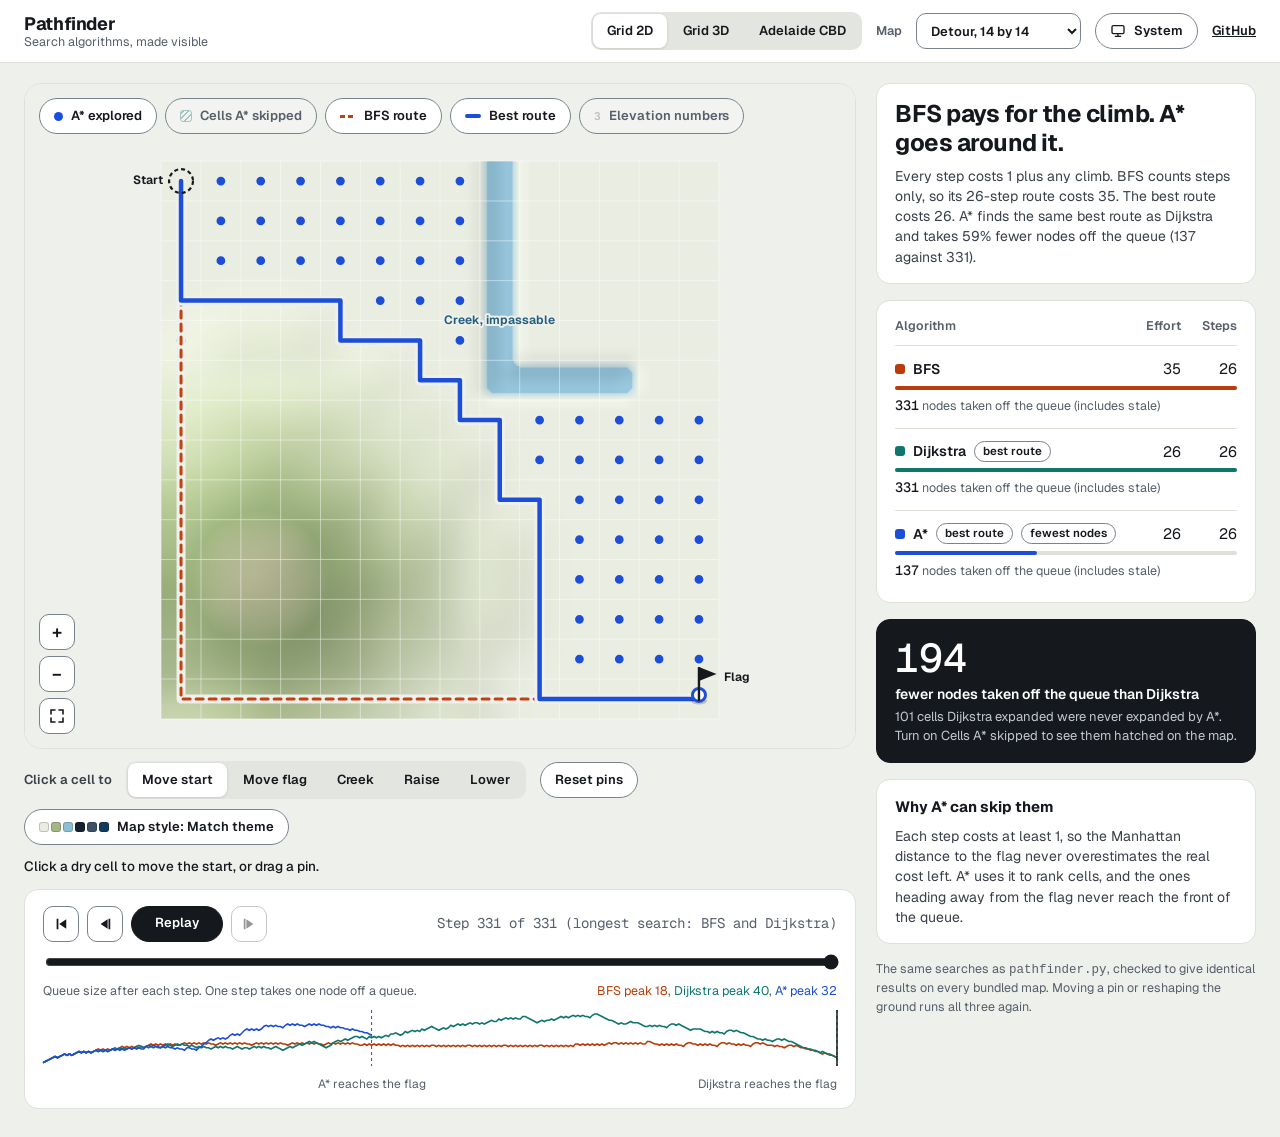
==== docs/index.html @ 8fe58da3 "Add Grid 3D: the same run on a lit terrain model - docs/grid3d.js draws the terrain as a lit heightf" ====
<!doctype html>
<html lang="en">
  <head>
    <meta charset="utf-8" />
    <meta name="viewport" content="width=device-width, initial-scale=1" />
    <title>Pathfinder: BFS, Dijkstra and A* on hilly ground</title>
    <meta
      name="description"
      content="Watch BFS, Dijkstra and A* search hilly ground for the lowest-effort route, with every number from a real run."
    />
    <script src="shared/theme.js?v=19"></script>
    <link rel="preconnect" href="https://fonts.googleapis.com" />
    <link rel="preconnect" href="https://fonts.gstatic.com" crossorigin />
    <link
      rel="stylesheet"
      href="https://fonts.googleapis.com/css2?family=Geist:wght@400;500;600;700&family=Geist+Mono:wght@400;500&display=swap"
    />
    <link rel="stylesheet" href="shared/theme.css?v=19" />
    <link rel="stylesheet" href="styles.css?v=19" />
  </head>
  <body>
    <header class="top">
      <a class="brand" href="./"><b>Pathfinder</b><span>Search algorithms, made visible</span></a>
      <div class="top-controls scroll-x">
        <nav class="seg" aria-label="View">
          <button type="button" data-view="2d" aria-pressed="true">Grid 2D</button>
          <button type="button" data-view="3d" aria-pressed="false">Grid 3D</button>
          <a href="adelaide/">Adelaide CBD</a>
        </nav>
        <label class="top-label" for="map">Map</label>
        <select id="map"></select>
        <button type="button" class="btn theme-btn" data-theme-toggle aria-label="Theme: System" title="Cycle the theme: System, Light, Dark">
          <svg class="i-system" viewBox="0 0 24 24" fill="none" stroke="currentColor" stroke-width="2" stroke-linecap="round" stroke-linejoin="round" aria-hidden="true"><rect x="3" y="4" width="18" height="12" rx="2" /><path d="M8 20h8M12 16v4" /></svg>
          <svg class="i-moon" viewBox="0 0 24 24" fill="none" stroke="currentColor" stroke-width="2" stroke-linecap="round" stroke-linejoin="round" aria-hidden="true"><path d="M20 14.5A8 8 0 0 1 9.5 4a8 8 0 1 0 10.5 10.5z" /></svg>
          <svg class="i-sun" viewBox="0 0 24 24" fill="none" stroke="currentColor" stroke-width="2" stroke-linecap="round" aria-hidden="true"><circle cx="12" cy="12" r="4" /><path d="M12 2v2M12 20v2M4.9 4.9l1.4 1.4M17.7 17.7l1.4 1.4M2 12h2M20 12h2M4.9 19.1l1.4-1.4M17.7 6.3l1.4-1.4" /></svg>
          <span data-theme-name>System</span>
        </button>
        <a class="gh" href="https://github.com/Agrim1305/Pathfinder">GitHub</a>
      </div>
    </header>

    <div class="body">
      <main class="stage" aria-label="Grid map">
        <div class="map" id="mapbox">
          <canvas
            id="cv"
            tabindex="0"
            role="img"
            aria-label="Map of the board: hills, the creek, the start and the flag, with what A* explored and both routes drawn on top. In Grid 3D, drag to turn it. Arrow keys move the map and the ring at its centre, Enter uses the selected tool on that cell, plus and minus zoom."
          ></canvas>
          <div class="overlay-top">
            <div class="chips scroll-x" role="group" aria-label="Map layers">
              <button type="button" class="chip" data-layer="explored" aria-pressed="true"><i class="sw sw-dot"></i>A* explored</button>
              <button type="button" class="chip" data-layer="skipped" aria-pressed="false"><i class="sw sw-hatch"></i>Cells A* skipped</button>
              <button type="button" class="chip" data-layer="bfs" aria-pressed="true"><i class="sw sw-dash"></i>BFS route</button>
              <button type="button" class="chip" data-layer="best" aria-pressed="true"><i class="sw sw-line"></i>Best route</button>
              <button type="button" class="chip" data-layer="numbers" aria-pressed="false"><i class="sw sw-num" aria-hidden="true">3</i>Elevation numbers</button>
            </div>
          </div>
          <div class="overlay-zoom">
            <button type="button" class="btn sq" id="zin" aria-label="Zoom in">+</button>
            <button type="button" class="btn sq" id="zout" aria-label="Zoom out">&#8722;</button>
            <button type="button" class="btn sq" id="fit" aria-label="Fit the board in view">
              <svg width="16" height="16" viewBox="0 0 16 16" aria-hidden="true" fill="none" stroke="currentColor" stroke-width="1.6" stroke-linecap="round"><path d="M2 6V2h4M10 2h4v4M14 10v4h-4M6 14H2v-4" /></svg>
            </button>
          </div>
          <div class="tip" id="tip" role="status" hidden></div>
        </div>

        <div class="tools">
          <span class="tools-label" id="tools-label">Click a cell to</span>
          <div class="seg tool-seg scroll-x" role="group" aria-labelledby="tools-label">
            <button type="button" data-tool="start" aria-pressed="true">Move start</button>
            <button type="button" data-tool="end" aria-pressed="false">Move flag</button>
            <button type="button" data-tool="creek" aria-pressed="false">Creek</button>
            <button type="button" data-tool="raise" aria-pressed="false">Raise</button>
            <button type="button" data-tool="lower" aria-pressed="false">Lower</button>
          </div>
          <button type="button" class="btn" id="resetPins">Reset pins</button>
          <button type="button" class="btn" id="resetMap" hidden>Reset map</button>
          <div class="style-pick">
            <button type="button" class="btn" id="styleBtn" aria-expanded="false" aria-controls="styleMenu">
              <span class="sws" id="styleSw" aria-hidden="true"></span><span id="styleName">Map style</span>
            </button>
            <div class="style-menu" id="styleMenu" role="group" aria-label="Map style" hidden></div>
          </div>
        </div>
        <p class="hint" id="hint" aria-live="polite"></p>

        <section class="card timeline" aria-label="Timeline">
          <div class="tl-row">
            <div class="tl-buttons">
              <button type="button" class="btn sq" id="toStart" aria-label="Back to the start">
                <svg width="14" height="14" viewBox="0 0 16 16" aria-hidden="true" fill="currentColor"><path d="M3 2h2v12H3zM14 2.5v11L6 8z" /></svg>
              </button>
              <button type="button" class="btn sq" id="prev" aria-label="Previous step">
                <svg width="14" height="14" viewBox="0 0 16 16" aria-hidden="true" fill="currentColor"><path d="M11 2.5v11L3 8zM12 2h2v12h-2z" /></svg>
              </button>
              <button type="button" class="btn primary" id="play">Replay</button>
              <button type="button" class="btn sq" id="next" aria-label="Next step">
                <svg width="14" height="14" viewBox="0 0 16 16" aria-hidden="true" fill="currentColor"><path d="M5 2.5v11L13 8zM2 2h2v12H2z" /></svg>
              </button>
            </div>
            <span class="mono dim" id="stepLabel"></span>
          </div>
          <input type="range" id="scrub" min="0" max="1" step="1" value="0" aria-label="Search step" />
          <div class="spark-head">
            <span>Queue size after each step. One step takes one node off a queue.</span>
            <span id="peaks" class="peaks"></span>
          </div>
          <svg id="spark" class="spark" viewBox="0 0 600 56" preserveAspectRatio="none" aria-hidden="true"></svg>
          <div class="spark-flags" id="flags" aria-hidden="true"></div>
        </section>
      </main>

      <aside class="side" aria-label="Results">
        <section class="card">
          <h1 id="headline">Finding routes…</h1>
          <p id="summary"></p>
        </section>
        <section class="card results" id="results" aria-label="Results for each algorithm"></section>
        <section class="card callout" id="callout" aria-live="polite"></section>
        <section class="card">
          <h2>Why A* can skip them</h2>
          <p>
            Each step costs at least 1, so the Manhattan distance to the flag never overestimates the real cost
            left. A* uses it to rank cells, and the ones heading away from the flag never reach the front of the
            queue.
          </p>
        </section>
        <p class="foot">
          The same searches as <code>pathfinder.py</code>, checked to give identical results on every bundled map.
          Moving a pin or reshaping the ground runs all three again.
        </p>
      </aside>
    </div>

    <script src="pathfinder.js?v=19"></script>
    <script src="maps.js?v=19"></script>
    <script src="terrain.js?v=19"></script>
    <script src="runs.js?v=19"></script>
    <script src="shared/view.js?v=19"></script>
    <script src="shared/labels.js?v=19"></script>
    <script src="shared/scroll.js?v=19"></script>
    <script src="board.js?v=19"></script>
    <script src="grid3d.js?v=19"></script>
    <script src="app.js?v=19"></script>
  </body>
</html>
---- docs/shared/theme.css ----
/*
 * Shared colour tokens and header for the grid page and the Adelaide page.
 * Light values sit on :root; dark values apply when theme.js sets
 * data-theme="dark" on <html> (it follows the system unless you choose).
 * tests/test_contrast.js checks these pairs against WCAG AA.
 */
:root {
  --bg: #eef0ec;
  --surface: #ffffff;
  --seg-bg: #e3e6e0;
  --seg-on: #ffffff;
  --chip-off: #f3f4f1;
  --ink: #15181d;
  --ink-2: #3a4049;
  --dim: #565f6a;
  --line: #dde1da;
  --edge: #7a828c;
  --primary-bg: #15181d;
  --primary-ink: #ffffff;
  --astar: #1d4ed8;
  --bfs: #b93c0a;
  --dijkstra: #0f766e;
  --focus: #1d4ed8;
  --tip-bg: #15181d;
  --tip-ink: #ffffff;
  --callout-bg: #15181d;
  --callout-ink: #ffffff;
  --callout-dim: #c3c9d1;
  --shadow: 0 1px 3px rgba(21, 24, 29, 0.14);
  --font: "Geist", -apple-system, system-ui, sans-serif;
  --mono: "Geist Mono", ui-monospace, "SFMono-Regular", Menlo, monospace;
  color-scheme: light;
}
:root[data-theme="dark"] {
  --bg: #0e141a;
  --surface: #161d25;
  --seg-bg: #0e141a;
  --seg-on: #2b3642;
  --chip-off: #1b232c;
  --ink: #e8eef4;
  --ink-2: #c3ccd6;
  --dim: #9aa6b4;
  --line: #26303b;
  --edge: #6b7784;
  --primary-bg: #e8eef4;
  --primary-ink: #0e141a;
  --astar: #60a5fa;
  --bfs: #fb923c;
  --dijkstra: #2dd4bf;
  --focus: #60a5fa;
  --tip-bg: #e8eef4;
  --tip-ink: #0e141a;
  --callout-bg: #22303d;
  --callout-ink: #e8eef4;
  --callout-dim: #b4c0cc;
  --shadow: 0 1px 3px rgba(0, 0, 0, 0.5);
  color-scheme: dark;
}

/* Theme switches fade for 300 ms; theme.js skips this under reduced motion. */
html.theme-fade,
html.theme-fade *,
html.theme-fade *::before,
html.theme-fade *::after {
  transition:
    background-color 300ms ease,
    color 300ms ease,
    border-color 300ms ease,
    fill 300ms ease,
    stroke 300ms ease !important;
}

* {
  box-sizing: border-box;
}
[hidden] {
  display: none !important;
}
body {
  margin: 0;
  background: var(--bg);
  color: var(--ink);
  font: 14px/1.45 var(--font);
}
a {
  color: var(--ink);
}
button,
select,
input {
  font: inherit;
  color: var(--ink);
}
button {
  cursor: pointer;
}
:focus-visible {
  outline: 3px solid var(--focus);
  outline-offset: 2px;
}
.mono {
  font-family: var(--mono);
  font-variant-numeric: tabular-nums;
}
.dim {
  color: var(--dim);
}
.visually-hidden {
  position: absolute;
  width: 1px;
  height: 1px;
  overflow: hidden;
  clip: rect(0 0 0 0);
  white-space: nowrap;
}

/* Rows that scroll sideways (see scroll.js) fade out on the edge with more. */
.scroll-x {
  --fade-l: 0px;
  --fade-r: 0px;
  -webkit-mask-image: linear-gradient(90deg, transparent 0, #000 var(--fade-l), #000 calc(100% - var(--fade-r)), transparent 100%);
  mask-image: linear-gradient(90deg, transparent 0, #000 var(--fade-l), #000 calc(100% - var(--fade-r)), transparent 100%);
  scrollbar-width: none;
}
.scroll-x::-webkit-scrollbar {
  display: none;
}
.scroll-x[data-more~="left"] {
  --fade-l: 32px;
}
.scroll-x[data-more~="right"] {
  --fade-r: 32px;
}

/* ---------- shared header ---------- */
.top {
  display: flex;
  align-items: center;
  justify-content: space-between;
  flex-wrap: wrap;
  gap: 10px 20px;
  padding: 12px 24px;
  background: var(--surface);
  border-bottom: 1px solid var(--line);
}
.brand {
  display: flex;
  flex-direction: column;
  line-height: 1.2;
  text-decoration: none;
}
.brand b {
  font-size: 18px;
  font-weight: 700;
  letter-spacing: -0.02em;
}
.brand span {
  font-size: 12.5px;
  color: var(--dim);
}
.top-controls {
  display: flex;
  align-items: center;
  gap: 10px 14px;
  flex-wrap: wrap;
  min-width: 0;
}
.top-label {
  font-size: 12.5px;
  font-weight: 600;
  color: var(--dim);
}
.top select {
  min-height: 36px;
  padding: 0 10px;
  border-radius: 10px;
  border: 1px solid var(--edge);
  background: var(--surface);
  font-size: 13px;
  font-weight: 600;
}

/* Segmented control: a row of buttons or links, one of them current. */
.seg {
  display: inline-grid;
  grid-auto-flow: column;
  gap: 2px;
  padding: 2px;
  background: var(--seg-bg);
  border-radius: 10px;
}
.seg > * {
  display: flex;
  align-items: center;
  justify-content: center;
  gap: 6px;
  min-height: 34px;
  padding: 7px 14px;
  border: 0;
  border-radius: 8px;
  background: transparent;
  color: var(--ink);
  font-size: 13px;
  font-weight: 600;
  text-decoration: none;
  white-space: nowrap;
}
.seg > [aria-current="page"],
.seg > [aria-pressed="true"] {
  background: var(--seg-on);
  box-shadow: var(--shadow);
}

.icon-btn {
  display: inline-grid;
  place-items: center;
  width: 36px;
  height: 36px;
  border-radius: 10px;
  border: 1px solid var(--edge);
  background: var(--surface);
}
.icon-btn svg {
  width: 18px;
  height: 18px;
}
/* The theme button shows the current choice: System, Light or Dark. */
.theme-btn {
  padding: 7px 12px;
  border-radius: 10px;
}
.theme-btn svg {
  width: 16px;
  height: 16px;
  flex: none;
}
:root:not([data-theme-choice="system"]) .i-system,
:root:not([data-theme-choice="light"]) .i-sun,
:root:not([data-theme-choice="dark"]) .i-moon {
  display: none;
}
.gh {
  font-size: 13px;
  font-weight: 600;
}

/* Toggle pills for map layers: a filled swatch when on, hollow when off. */
.chip {
  display: inline-flex;
  flex: none;
  align-items: center;
  gap: 8px;
  min-height: 36px;
  padding: 0 14px;
  border-radius: 999px;
  border: 1px solid var(--edge);
  background: var(--chip-off);
  color: var(--dim);
  font-size: 13px;
  font-weight: 600;
  white-space: nowrap;
}
.chip[aria-pressed="true"] {
  background: var(--surface);
  color: var(--ink);
}
.chip .sw {
  flex: none;
  display: inline-block;
}
.chip[aria-pressed="false"] .sw {
  opacity: 0.35;
}

.btn {
  display: inline-flex;
  align-items: center;
  justify-content: center;
  gap: 8px;
  min-height: 36px;
  padding: 0 14px;
  border-radius: 999px;
  border: 1px solid var(--edge);
  background: var(--surface);
  font-size: 13px;
  font-weight: 600;
}
.btn.primary {
  border-color: var(--primary-bg);
  background: var(--primary-bg);
  color: var(--primary-ink);
}
.btn.sq {
  width: 36px;
  padding: 0;
  border-radius: 10px;
}
.btn:disabled {
  opacity: 0.45;
  cursor: default;
}

.card {
  background: var(--surface);
  border: 1px solid var(--line);
  border-radius: 14px;
  padding: 16px 18px;
  display: flex;
  flex-direction: column;
  gap: 8px;
}
.card h2 {
  margin: 0;
  font-size: 15px;
  font-weight: 700;
}
.card p {
  margin: 0;
  color: var(--ink-2);
}

@media (max-width: 700px) {
  .top {
    padding: 10px 16px;
  }
  .top-controls {
    width: 100%;
    flex-wrap: nowrap;
    overflow-x: auto;
    padding-bottom: 2px;
  }
  .top-controls > * {
    flex: none;
  }
}
@media (prefers-reduced-motion: no-preference) {
  button {
    transition: transform 100ms ease-out;
  }
  button:active {
    transform: scale(0.97);
  }
}
---- docs/styles.css ----
/* Grid page. Colours, the header, buttons and cards come from shared/theme.css. */
.body {
  display: grid;
  grid-template-columns: minmax(0, 1fr) 380px;
  gap: 20px;
  align-items: start;
  max-width: 1480px;
  margin: 0 auto;
  padding: 20px 24px 28px;
}
.stage {
  min-width: 0;
  display: flex;
  flex-direction: column;
  gap: 12px;
}
.side {
  min-width: 0;
  display: flex;
  flex-direction: column;
  gap: 16px;
}

/* ---------- map ---------- */
.map {
  position: relative;
  min-width: 0;
  overflow: hidden;
  border-radius: 18px;
  border: 1px solid var(--line);
  background: var(--surface);
  /* layer swatches follow the map style; app.js sets these */
  --ov-astar: #1d4ed8;
  --ov-bfs: #c2410c;
  --ov-best: #1d4ed8;
  --ov-skipped: #0f766e;
}
/* On a dark map style the controls on the map switch to light text. */
.map.dark-map {
  --surface: #161d25;
  --chip-off: #1b232c;
  --ink: #e8eef4;
  --dim: #9aa6b4;
  --edge: #6b7784;
  --tip-bg: #e8eef4;
  --tip-ink: #0e141a;
  color: var(--ink);
}
.map canvas {
  display: block;
  width: 100%;
  touch-action: none;
  cursor: grab;
}
.map canvas:active {
  cursor: grabbing;
}
.map canvas:focus-visible {
  outline-offset: -3px;
}
.overlay-top {
  position: absolute;
  left: 14px;
  right: 14px;
  top: 14px;
  pointer-events: none;
}
.chips {
  display: flex;
  flex-wrap: wrap;
  gap: 8px;
}
.chips > * {
  pointer-events: auto;
}
.sw-dot {
  width: 9px;
  height: 9px;
  border-radius: 50%;
  background: var(--ov-astar);
}
.sw-hatch {
  width: 12px;
  height: 12px;
  border-radius: 3px;
  border: 1px solid var(--ov-skipped);
  background: repeating-linear-gradient(-45deg, var(--ov-skipped) 0 1.2px, transparent 1.2px 4px);
}
.sw-dash {
  width: 16px;
  height: 3px;
  background: repeating-linear-gradient(90deg, var(--ov-bfs) 0 5px, transparent 5px 8px);
}
.sw-line {
  width: 16px;
  height: 4px;
  border-radius: 2px;
  background: var(--ov-best);
}
.sw-num {
  font: 600 11px/1 var(--mono);
  font-style: normal;
}
.overlay-zoom {
  position: absolute;
  left: 14px;
  bottom: 14px;
  display: flex;
  flex-direction: column;
  gap: 6px;
}
.overlay-zoom .btn {
  font-size: 18px;
  line-height: 1;
}
.tip {
  position: absolute;
  left: 0;
  top: 0;
  display: flex;
  flex-direction: column;
  gap: 2px;
  max-width: 260px;
  padding: 8px 12px;
  border-radius: 10px;
  background: var(--tip-bg);
  color: var(--tip-ink);
  font-size: 12.5px;
  pointer-events: none;
}
.tip b {
  font-weight: 600;
}

/* ---------- tools and hint ---------- */
.tools {
  display: flex;
  flex-wrap: wrap;
  align-items: center;
  gap: 10px 14px;
}
.tools-label {
  font-size: 13px;
  font-weight: 600;
  color: var(--ink-2);
}
.hint {
  margin: 0;
  min-height: 1.45em;
  font-size: 13.5px;
  font-weight: 500;
}

/* ---------- timeline ---------- */
.timeline {
  gap: 10px;
}
.tl-row {
  display: flex;
  align-items: center;
  justify-content: space-between;
  flex-wrap: wrap;
  gap: 8px 16px;
}
.tl-buttons {
  display: flex;
  gap: 8px;
}
.tl-buttons .primary {
  min-width: 92px;
}
#scrub {
  width: 100%;
  accent-color: var(--ink);
}
.spark-head {
  display: flex;
  justify-content: space-between;
  flex-wrap: wrap;
  gap: 4px 12px;
  font-size: 12.5px;
  color: var(--dim);
}
.peaks .astar {
  color: var(--astar);
}
.peaks .ucs {
  color: var(--dijkstra);
}
.peaks .bfs {
  color: var(--bfs);
}
.spark {
  display: block;
  width: 100%;
  height: 56px;
  overflow: visible;
}
.spark polyline {
  fill: none;
  stroke-width: 1.6;
  vector-effect: non-scaling-stroke;
}
.spark .bfs {
  stroke: var(--bfs);
}
.spark .ucs {
  stroke: var(--dijkstra);
}
.spark .astar {
  stroke: var(--astar);
}
.spark .flag {
  stroke-width: 1;
  stroke-dasharray: 3 3;
  vector-effect: non-scaling-stroke;
}
.spark #cursor {
  stroke: var(--ink);
  stroke-width: 1.5;
  vector-effect: non-scaling-stroke;
}
.spark-flags {
  position: relative;
  height: 1.4em;
  font-size: 12px;
  color: var(--dim);
}
.spark-flags span {
  position: absolute;
  top: 0;
  transform: translateX(-50%);
  white-space: nowrap;
}
.spark-flags span:last-child {
  transform: translateX(-100%);
}

/* ---------- side ---------- */
.side h1 {
  margin: 0;
  font-size: 24px;
  font-weight: 700;
  letter-spacing: -0.02em;
  line-height: 1.2;
}
.results {
  gap: 0;
  padding: 10px 18px;
}
.res-head {
  display: grid;
  grid-template-columns: minmax(0, 1fr) 56px 48px;
  gap: 8px;
  padding: 6px 0 10px;
  font-size: 12.5px;
  font-weight: 600;
  color: var(--dim);
}
.res-head span + span {
  text-align: right;
}
.res-row {
  display: grid;
  grid-template-columns: minmax(0, 1fr) 56px 48px;
  gap: 6px 8px;
  align-items: center;
  padding: 12px 0;
  border-top: 1px solid var(--line);
}
.res-row > span.mono {
  text-align: right;
  font-size: 15px;
}
.nm {
  display: flex;
  flex-wrap: wrap;
  align-items: center;
  gap: 6px 8px;
  font-weight: 600;
}
.k {
  width: 10px;
  height: 10px;
  border-radius: 3px;
  display: inline-block;
}
.k.bfs,
.bar .bfs {
  background: var(--bfs);
}
.k.ucs,
.bar .ucs {
  background: var(--dijkstra);
}
.k.astar,
.bar .astar {
  background: var(--astar);
}
.badge {
  padding: 1px 8px;
  border-radius: 999px;
  border: 1px solid var(--edge);
  font-size: 11.5px;
  font-weight: 600;
}
.bar {
  grid-column: 1 / -1;
  height: 4px;
  border-radius: 2px;
  background: var(--line);
}
.bar i {
  display: block;
  height: 100%;
  border-radius: 2px;
}
.nodes {
  grid-column: 1 / -1;
  font-size: 12.5px;
  color: var(--dim);
}
.nodes b {
  font-weight: 500;
  font-size: 13.5px;
  color: var(--ink);
}
.callout {
  background: var(--callout-bg);
  border-color: var(--callout-bg);
  gap: 4px;
}
.callout[hidden] {
  display: none;
}
.callout p {
  color: var(--callout-dim);
}
.callout .big {
  font-size: 40px;
  font-weight: 500;
  line-height: 1.1;
  color: var(--callout-ink);
}
.callout .lead {
  font-weight: 600;
  color: var(--callout-ink);
}
.callout .sub {
  font-size: 13px;
}
.foot {
  margin: 0;
  font-size: 12.5px;
  color: var(--dim);
}

/* ---------- narrow screens ---------- */
@media (max-width: 960px) {
  .body {
    grid-template-columns: minmax(0, 1fr);
    padding: 12px;
  }
}
@media (max-width: 700px) {
  .chips {
    flex-wrap: nowrap;
    overflow-x: auto;
  }
  .overlay-top {
    right: 0;
  }
  .tool-seg {
    display: grid;
    max-width: 100%;
    overflow-x: auto;
  }
  .map canvas {
    cursor: default;
  }
  /* pinch and the + and - keys zoom here; the buttons would cover the board */
  .overlay-zoom {
    display: none;
  }
}

/* ---------- map style picker ---------- */
.style-pick {
  position: relative;
}
.sws {
  display: inline-flex;
  gap: 2px;
}
.sws i {
  display: block;
  width: 10px;
  height: 10px;
  border-radius: 3px;
  box-shadow: inset 0 0 0 1px rgba(0, 0, 0, 0.18);
}
.style-menu {
  position: absolute;
  z-index: 5;
  right: 0;
  top: calc(100% + 6px);
  width: min(320px, calc(100vw - 32px));
  display: flex;
  flex-direction: column;
  gap: 2px;
  padding: 6px;
  border-radius: 12px;
  border: 1px solid var(--edge);
  background: var(--surface);
  box-shadow: 0 8px 24px rgba(0, 0, 0, 0.18);
}
.style-menu button {
  display: grid;
  grid-template-columns: auto 1fr;
  gap: 2px 10px;
  align-items: center;
  padding: 8px 10px;
  border: 0;
  border-radius: 8px;
  background: transparent;
  text-align: left;
}
.style-menu button .sws {
  grid-row: span 2;
}
.style-menu button .dim {
  font-size: 12.5px;
}
.style-menu button[aria-pressed="true"] {
  background: var(--seg-bg);
}
@media (max-width: 700px) {
  .style-menu {
    right: auto;
    left: 0;
  }
}
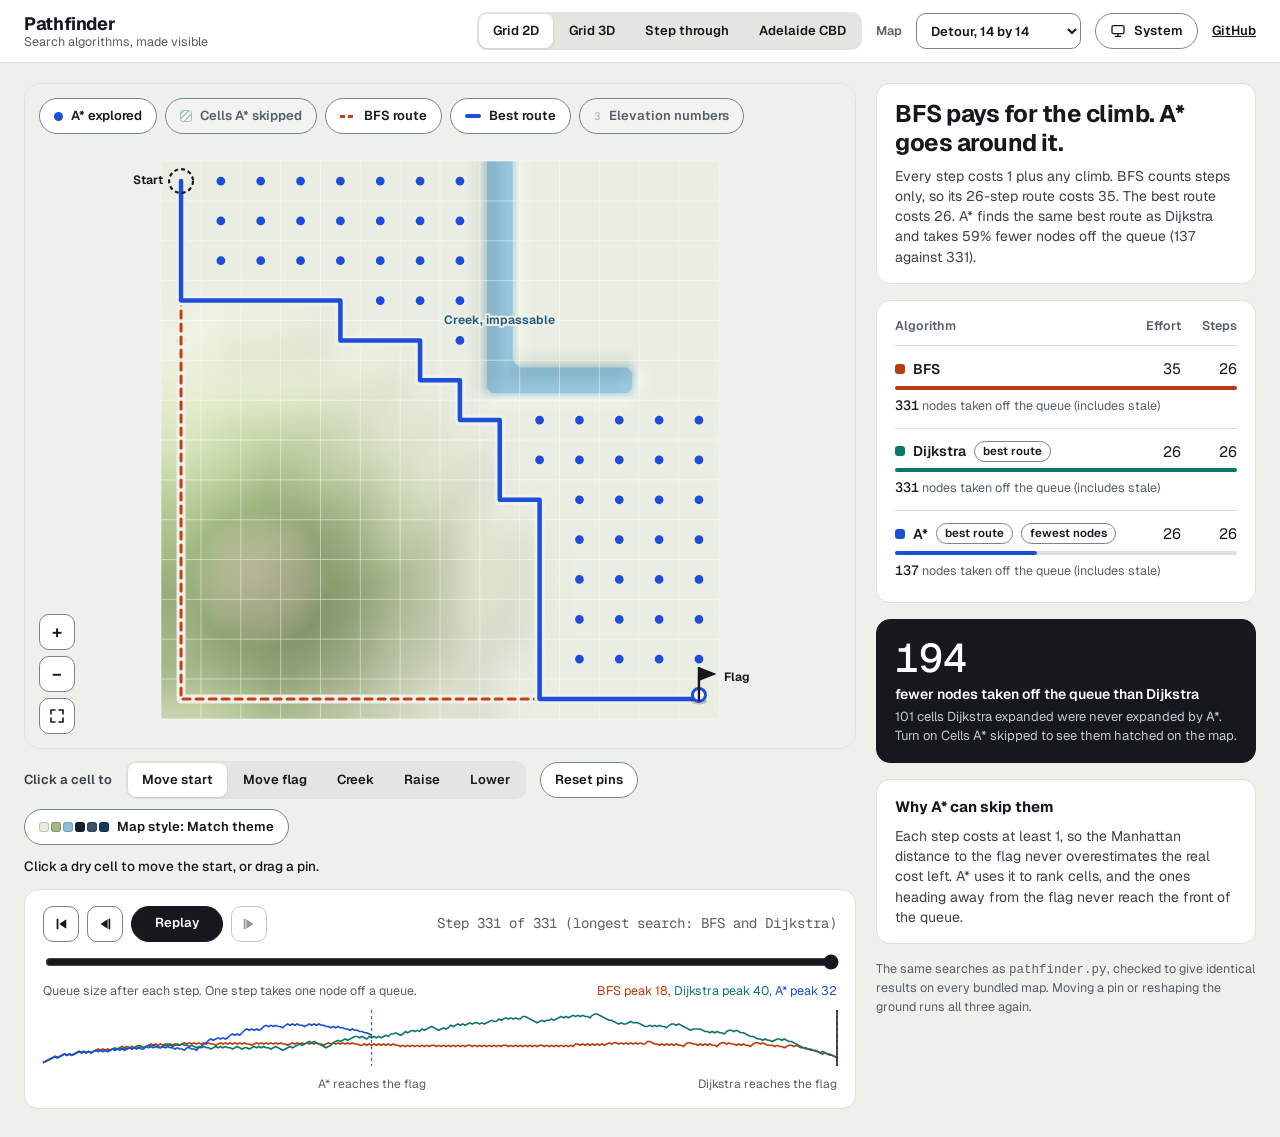
==== commit 644666a2: "Add Step through: the queue, the pseudocode and every step of one search - Step through sits beside " ====
--- a/docs/index.html
+++ b/docs/index.html
@@ -8,23 +8,24 @@
       name="description"
       content="Watch BFS, Dijkstra and A* search hilly ground for the lowest-effort route, with every number from a real run."
     />
-    <script src="shared/theme.js?v=19"></script>
+    <script src="shared/theme.js?v=21"></script>
     <link rel="preconnect" href="https://fonts.googleapis.com" />
     <link rel="preconnect" href="https://fonts.gstatic.com" crossorigin />
     <link
       rel="stylesheet"
       href="https://fonts.googleapis.com/css2?family=Geist:wght@400;500;600;700&family=Geist+Mono:wght@400;500&display=swap"
     />
-    <link rel="stylesheet" href="shared/theme.css?v=19" />
-    <link rel="stylesheet" href="styles.css?v=19" />
+    <link rel="stylesheet" href="shared/theme.css?v=21" />
+    <link rel="stylesheet" href="styles.css?v=21" />
   </head>
   <body>
     <header class="top">
       <a class="brand" href="./"><b>Pathfinder</b><span>Search algorithms, made visible</span></a>
       <div class="top-controls scroll-x">
         <nav class="seg" aria-label="View">
-          <button type="button" data-view="2d" aria-pressed="true">Grid 2D</button>
-          <button type="button" data-view="3d" aria-pressed="false">Grid 3D</button>
+          <button type="button" data-nav="2d" aria-pressed="true">Grid 2D</button>
+          <button type="button" data-nav="3d" aria-pressed="false">Grid 3D</button>
+          <button type="button" data-nav="step" aria-pressed="false">Step through</button>
           <a href="adelaide/">Adelaide CBD</a>
         </nav>
         <label class="top-label" for="map">Map</label>
@@ -49,7 +50,11 @@
             aria-label="Map of the board: hills, the creek, the start and the flag, with what A* explored and both routes drawn on top. In Grid 3D, drag to turn it. Arrow keys move the map and the ring at its centre, Enter uses the selected tool on that cell, plus and minus zoom."
           ></canvas>
           <div class="overlay-top">
-            <div class="chips scroll-x" role="group" aria-label="Map layers">
+            <div class="seg pill cam step-only" role="group" aria-label="Camera" hidden>
+              <button type="button" data-cam="2d" aria-pressed="true">2D</button>
+              <button type="button" data-cam="3d" aria-pressed="false">3D</button>
+            </div>
+            <div class="chips scroll-x compare-only" role="group" aria-label="Map layers">
               <button type="button" class="chip" data-layer="explored" aria-pressed="true"><i class="sw sw-dot"></i>A* explored</button>
               <button type="button" class="chip" data-layer="skipped" aria-pressed="false"><i class="sw sw-hatch"></i>Cells A* skipped</button>
               <button type="button" class="chip" data-layer="bfs" aria-pressed="true"><i class="sw sw-dash"></i>BFS route</button>
@@ -67,6 +72,12 @@
           <div class="tip" id="tip" role="status" hidden></div>
         </div>
 
+        <div class="legend step-only" aria-hidden="true" hidden>
+          <span><i class="lg-dot"></i>Expanded</span>
+          <span><i class="lg-ring"></i>In the queue</span>
+          <span><i class="lg-now"></i>Expanding now</span>
+          <span><i class="lg-ramp"></i>Elevation 0 to 9</span>
+        </div>
         <div class="tools">
           <span class="tools-label" id="tools-label">Click a cell to</span>
           <div class="seg tool-seg scroll-x" role="group" aria-labelledby="tools-label">
@@ -104,16 +115,39 @@
             <span class="mono dim" id="stepLabel"></span>
           </div>
           <input type="range" id="scrub" min="0" max="1" step="1" value="0" aria-label="Search step" />
-          <div class="spark-head">
+          <div class="spark-head compare-only">
             <span>Queue size after each step. One step takes one node off a queue.</span>
             <span id="peaks" class="peaks"></span>
           </div>
-          <svg id="spark" class="spark" viewBox="0 0 600 56" preserveAspectRatio="none" aria-hidden="true"></svg>
-          <div class="spark-flags" id="flags" aria-hidden="true"></div>
+          <svg id="spark" class="spark compare-only" viewBox="0 0 600 56" preserveAspectRatio="none" aria-hidden="true"></svg>
+          <div class="spark-flags compare-only" id="flags" aria-hidden="true"></div>
         </section>
       </main>
 
       <aside class="side" aria-label="Results">
+        <div class="side-group step-only" hidden>
+          <section class="card step-card">
+            <div class="seg algo-seg" role="group" aria-label="Algorithm">
+              <button type="button" data-algo="bfs" aria-pressed="false">BFS</button>
+              <button type="button" data-algo="ucs" aria-pressed="false">Dijkstra</button>
+              <button type="button" data-algo="astar" aria-pressed="true">A*</button>
+            </div>
+            <p class="mono dim step-count" id="stepCount"></p>
+            <p class="step-sentence" id="stepSentence" aria-live="polite"></p>
+          </section>
+          <section class="card">
+            <div class="q-head"><h2>Queue</h2><span class="dim" id="qKind"></span></div>
+            <table class="queue" id="queue">
+              <thead><tr><th scope="col">#</th><th scope="col">Cell</th><th scope="col" class="num">g</th><th scope="col" class="num">h</th><th scope="col" class="num">f</th><th scope="col"><span class="visually-hidden">Note</span></th></tr></thead>
+              <tbody id="qBody"></tbody>
+            </table>
+            <p class="small dim" id="qNote"></p>
+          </section>
+          <section class="card code-card" aria-label="Pseudocode, with the lines this step runs highlighted">
+            <pre class="code" id="code"></pre>
+          </section>
+        </div>
+        <div class="side-group compare-only">
         <section class="card">
           <h1 id="headline">Finding routes…</h1>
           <p id="summary"></p>
@@ -128,6 +162,7 @@
             queue.
           </p>
         </section>
+        </div>
         <p class="foot">
           The same searches as <code>pathfinder.py</code>, checked to give identical results on every bundled map.
           Moving a pin or reshaping the ground runs all three again.
@@ -135,15 +170,15 @@
       </aside>
     </div>
 
-    <script src="pathfinder.js?v=19"></script>
-    <script src="maps.js?v=19"></script>
-    <script src="terrain.js?v=19"></script>
-    <script src="runs.js?v=19"></script>
-    <script src="shared/view.js?v=19"></script>
-    <script src="shared/labels.js?v=19"></script>
-    <script src="shared/scroll.js?v=19"></script>
-    <script src="board.js?v=19"></script>
-    <script src="grid3d.js?v=19"></script>
-    <script src="app.js?v=19"></script>
+    <script src="pathfinder.js?v=21"></script>
+    <script src="maps.js?v=21"></script>
+    <script src="terrain.js?v=21"></script>
+    <script src="runs.js?v=21"></script>
+    <script src="shared/view.js?v=21"></script>
+    <script src="shared/labels.js?v=21"></script>
+    <script src="shared/scroll.js?v=21"></script>
+    <script src="board.js?v=21"></script>
+    <script src="grid3d.js?v=21"></script>
+    <script src="app.js?v=21"></script>
   </body>
 </html>
--- a/docs/styles.css
+++ b/docs/styles.css
@@ -440,3 +440,148 @@
     left: 0;
   }
 }
+
+/* ---------- Step through ---------- */
+.side-group {
+  display: flex;
+  flex-direction: column;
+  gap: 16px;
+}
+.overlay-top {
+  display: flex;
+  justify-content: space-between;
+  gap: 8px;
+}
+.cam {
+  pointer-events: auto;
+  margin-left: auto;
+  order: 2;
+}
+.seg.pill {
+  border-radius: 999px;
+}
+.seg.pill > * {
+  border-radius: 999px;
+}
+.legend {
+  display: flex;
+  flex-wrap: wrap;
+  gap: 6px 18px;
+  font-size: 12.5px;
+  color: var(--dim);
+}
+.legend span {
+  display: inline-flex;
+  align-items: center;
+  gap: 6px;
+}
+.legend i {
+  display: inline-block;
+  flex: none;
+}
+.lg-dot {
+  width: 8px;
+  height: 8px;
+  border-radius: 50%;
+  background: var(--ov-run);
+}
+.lg-ring {
+  width: 11px;
+  height: 11px;
+  border-radius: 50%;
+  border: 2px solid var(--ov-run);
+}
+.lg-now {
+  width: 14px;
+  height: 14px;
+  border-radius: 50%;
+  border: 3px solid var(--ov-run);
+}
+.lg-ramp {
+  width: 34px;
+  height: 10px;
+  border-radius: 3px;
+  background: linear-gradient(90deg, #e7eade, #b4c597, #95aa78);
+}
+.algo-seg {
+  display: grid;
+  grid-template-columns: repeat(3, minmax(0, 1fr));
+}
+.step-count {
+  margin: 0;
+  font-size: 12.5px;
+}
+.step-sentence {
+  margin: 0;
+  font-size: 17px;
+  font-weight: 650;
+  line-height: 1.35;
+  color: var(--ink) !important;
+}
+.q-head {
+  display: flex;
+  justify-content: space-between;
+  align-items: baseline;
+  flex-wrap: wrap;
+  gap: 4px 12px;
+}
+.q-head .dim {
+  font-size: 12.5px;
+}
+.queue {
+  width: 100%;
+  border-collapse: collapse;
+  font-size: 13px;
+}
+.queue th {
+  text-align: left;
+  font-size: 12px;
+  font-weight: 600;
+  color: var(--dim);
+  padding: 4px 6px;
+}
+.queue td {
+  padding: 6px;
+  border-top: 1px solid var(--line);
+  font-family: var(--mono);
+  font-variant-numeric: tabular-nums;
+}
+.queue .num {
+  text-align: right;
+}
+.queue td.tag {
+  font-family: var(--font);
+  font-size: 12px;
+  color: var(--dim);
+}
+.queue tr.next td {
+  background: var(--seg-bg);
+}
+.queue tr.next td.tag {
+  color: var(--astar);
+  font-weight: 600;
+}
+.queue.no-cost th.num,
+.queue.no-cost td.num {
+  display: none;
+}
+.small {
+  font-size: 12.5px;
+}
+.code {
+  margin: 0;
+  font: 12px/1.65 var(--mono);
+  color: var(--ink-2);
+  overflow-x: auto;
+}
+.code .ln {
+  display: block;
+  white-space: pre;
+}
+.code mark {
+  margin: 0 -8px;
+  padding: 0 8px;
+  border-radius: 6px;
+  background: var(--primary-bg);
+  color: var(--primary-ink);
+}
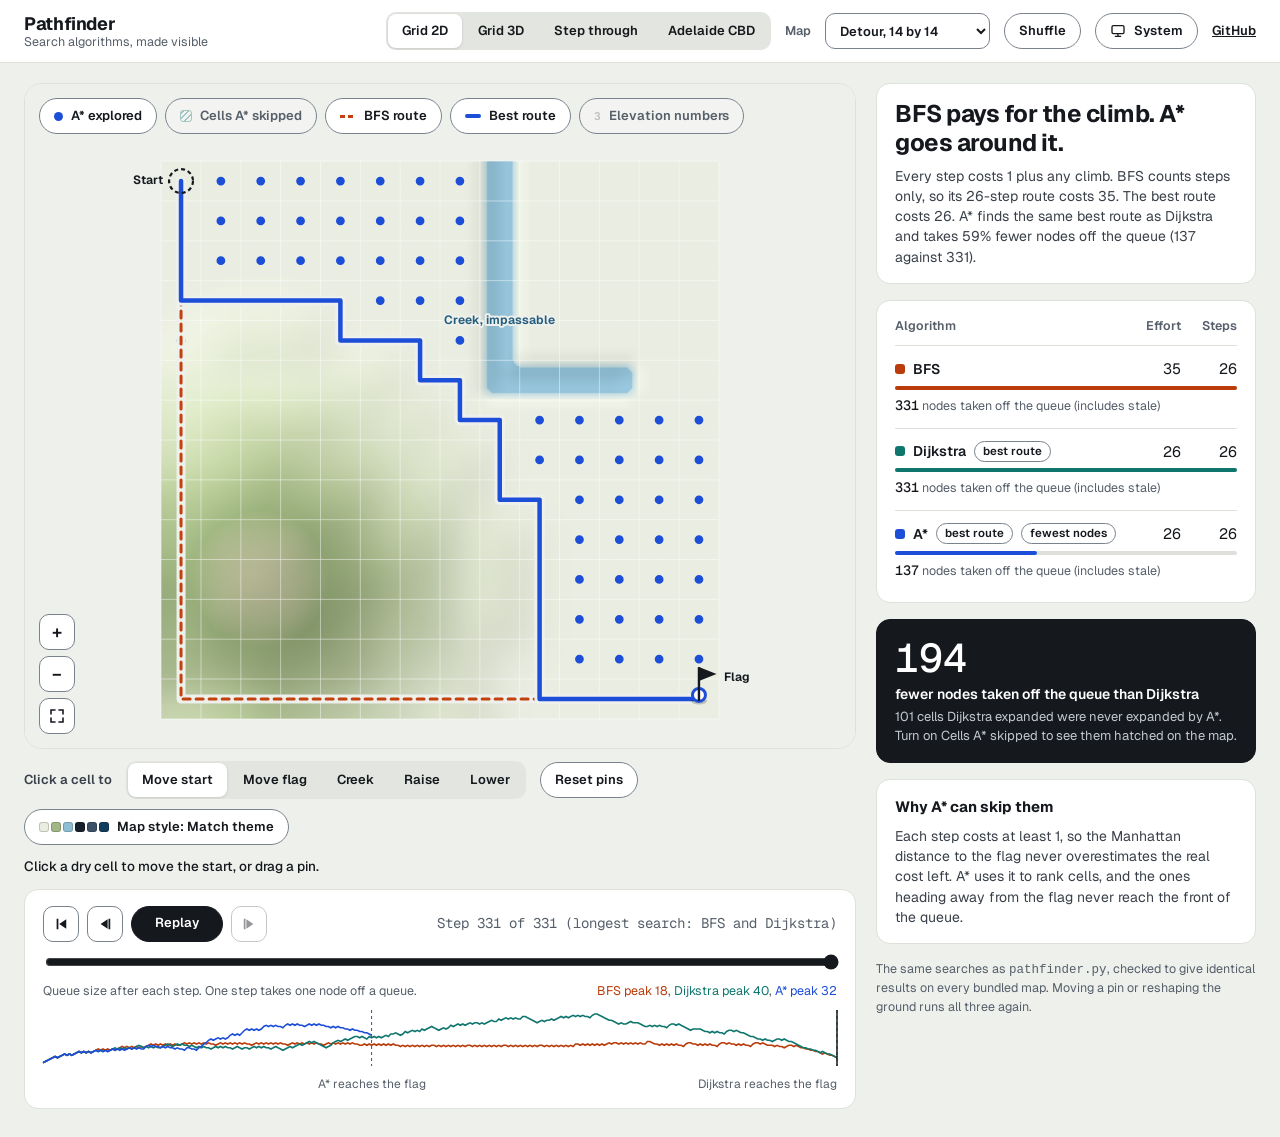
==== commit 5a4a27b6: "Add random maps from a seed, with Shuffle - docs/generate.js builds a map from a seed with mulberry3" ====
--- a/docs/index.html
+++ b/docs/index.html
@@ -8,15 +8,15 @@
       name="description"
       content="Watch BFS, Dijkstra and A* search hilly ground for the lowest-effort route, with every number from a real run."
     />
-    <script src="shared/theme.js?v=21"></script>
+    <script src="shared/theme.js?v=24"></script>
     <link rel="preconnect" href="https://fonts.googleapis.com" />
     <link rel="preconnect" href="https://fonts.gstatic.com" crossorigin />
     <link
       rel="stylesheet"
       href="https://fonts.googleapis.com/css2?family=Geist:wght@400;500;600;700&family=Geist+Mono:wght@400;500&display=swap"
     />
-    <link rel="stylesheet" href="shared/theme.css?v=21" />
-    <link rel="stylesheet" href="styles.css?v=21" />
+    <link rel="stylesheet" href="shared/theme.css?v=24" />
+    <link rel="stylesheet" href="styles.css?v=24" />
   </head>
   <body>
     <header class="top">
@@ -30,6 +30,7 @@
         </nav>
         <label class="top-label" for="map">Map</label>
         <select id="map"></select>
+        <button type="button" class="btn" id="shuffle" title="A new random map; the seed goes in the link">Shuffle</button>
         <button type="button" class="btn theme-btn" data-theme-toggle aria-label="Theme: System" title="Cycle the theme: System, Light, Dark">
           <svg class="i-system" viewBox="0 0 24 24" fill="none" stroke="currentColor" stroke-width="2" stroke-linecap="round" stroke-linejoin="round" aria-hidden="true"><rect x="3" y="4" width="18" height="12" rx="2" /><path d="M8 20h8M12 16v4" /></svg>
           <svg class="i-moon" viewBox="0 0 24 24" fill="none" stroke="currentColor" stroke-width="2" stroke-linecap="round" stroke-linejoin="round" aria-hidden="true"><path d="M20 14.5A8 8 0 0 1 9.5 4a8 8 0 1 0 10.5 10.5z" /></svg>
@@ -77,6 +78,13 @@
           <span><i class="lg-ring"></i>In the queue</span>
           <span><i class="lg-now"></i>Expanding now</span>
           <span><i class="lg-ramp"></i>Elevation 0 to 9</span>
+        </div>
+        <div class="random-row" id="randomRow" hidden>
+          <span class="tools-label">Random map</span>
+          <label>Size <select id="rSize"><option value="14">14 by 14</option><option value="20">20 by 20</option><option value="28">28 by 28</option></select></label>
+          <label>Creeks <select id="rCreeks"><option>0</option><option>1</option><option>2</option><option>3</option><option>4</option></select></label>
+          <label>Hills <select id="rHills"><option value="flat">Flat</option><option value="rolling">Rolling</option><option value="steep">Steep</option></select></label>
+          <span class="mono dim" id="rSeed"></span>
         </div>
         <div class="tools">
           <span class="tools-label" id="tools-label">Click a cell to</span>
@@ -170,15 +178,16 @@
       </aside>
     </div>
 
-    <script src="pathfinder.js?v=21"></script>
-    <script src="maps.js?v=21"></script>
-    <script src="terrain.js?v=21"></script>
-    <script src="runs.js?v=21"></script>
-    <script src="shared/view.js?v=21"></script>
-    <script src="shared/labels.js?v=21"></script>
-    <script src="shared/scroll.js?v=21"></script>
-    <script src="board.js?v=21"></script>
-    <script src="grid3d.js?v=21"></script>
-    <script src="app.js?v=21"></script>
+    <script src="pathfinder.js?v=24"></script>
+    <script src="maps.js?v=24"></script>
+    <script src="terrain.js?v=24"></script>
+    <script src="runs.js?v=24"></script>
+    <script src="generate.js?v=24"></script>
+    <script src="shared/view.js?v=24"></script>
+    <script src="shared/labels.js?v=24"></script>
+    <script src="shared/scroll.js?v=24"></script>
+    <script src="board.js?v=24"></script>
+    <script src="grid3d.js?v=24"></script>
+    <script src="app.js?v=24"></script>
   </body>
 </html>
--- a/docs/styles.css
+++ b/docs/styles.css
@@ -585,3 +585,27 @@
   background: var(--primary-bg);
   color: var(--primary-ink);
 }
+
+/* ---------- random map settings ---------- */
+.random-row {
+  display: flex;
+  flex-wrap: wrap;
+  align-items: center;
+  gap: 8px 16px;
+  font-size: 13px;
+}
+.random-row label {
+  display: inline-flex;
+  align-items: center;
+  gap: 6px;
+  font-weight: 600;
+  color: var(--ink-2);
+}
+.random-row select {
+  min-height: 34px;
+  padding: 0 8px;
+  border-radius: 10px;
+  border: 1px solid var(--edge);
+  background: var(--surface);
+  font-size: 13px;
+}
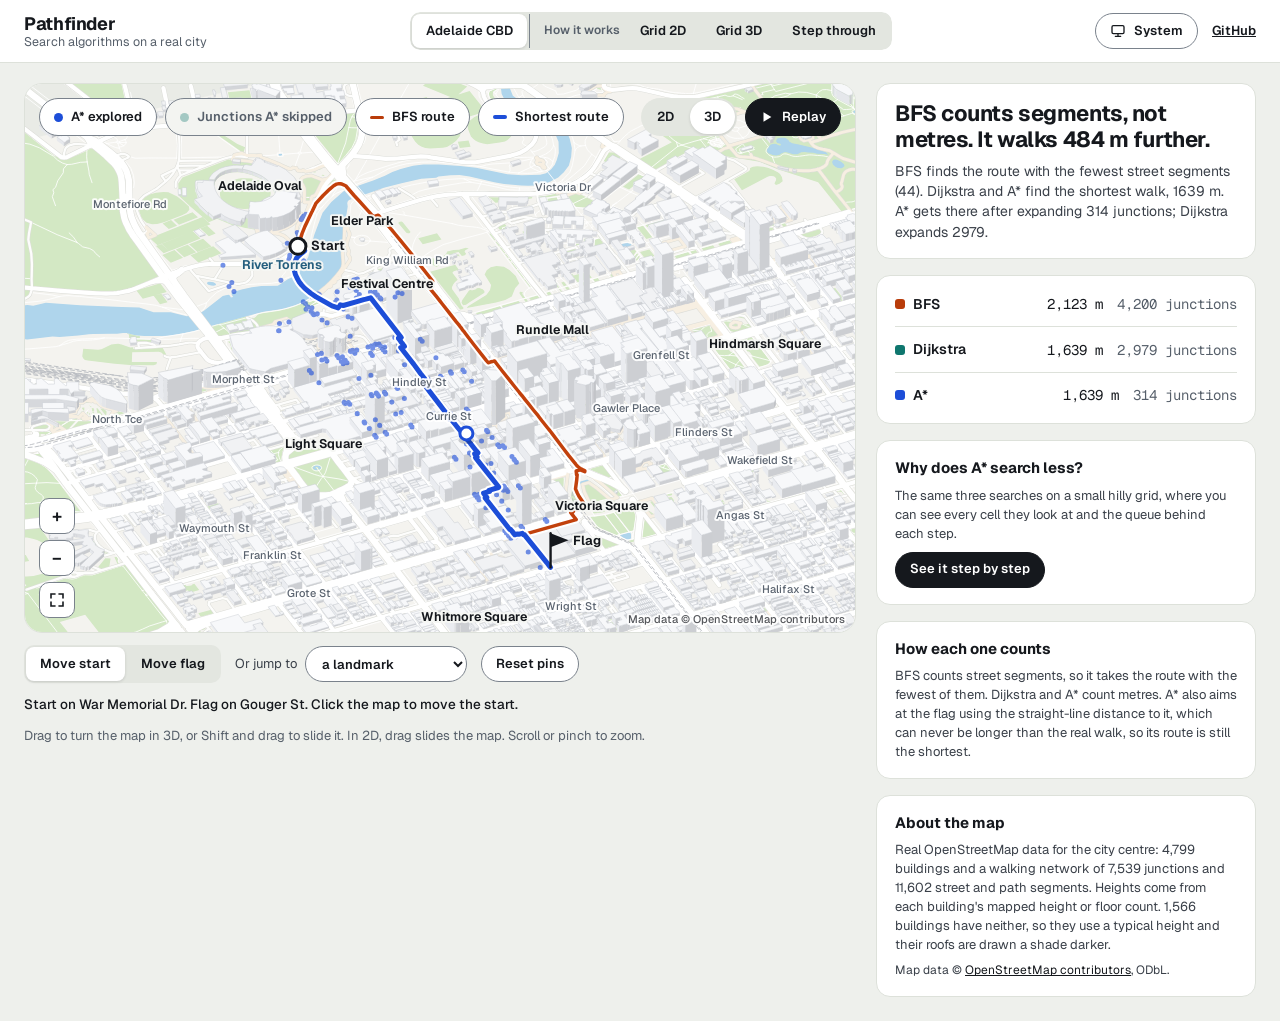
==== commit fd7d919b: "Make the Adelaide map the front page, with the shared header and theme - docs/index.html is now the " ====
--- a/docs/index.html
+++ b/docs/index.html
@@ -3,34 +3,39 @@
   <head>
     <meta charset="utf-8" />
     <meta name="viewport" content="width=device-width, initial-scale=1" />
-    <title>Pathfinder: BFS, Dijkstra and A* on hilly ground</title>
+    <title>Pathfinder: BFS, Dijkstra and A* on the streets of Adelaide</title>
     <meta
       name="description"
-      content="Watch BFS, Dijkstra and A* search hilly ground for the lowest-effort route, with every number from a real run."
+      content="BFS, Dijkstra and A* on the real Adelaide city centre walking network, in 2D and 3D, from OpenStreetMap data. Then see how they work, step by step, on a grid."
     />
-    <script src="shared/theme.js?v=24"></script>
+    <script>
+      // Links to the grid demo from before it moved (#view=, #map=, #mode=) now open grid/.
+      (function () {
+        if (/[#&](view|map|mode|seed)=/.test(location.hash)) location.replace("grid/" + location.hash);
+      })();
+    </script>
+    <script src="shared/theme.js?v=25"></script>
+    <link rel="preload" href="adelaide/data/adelaide_cbd.json" as="fetch" crossorigin />
     <link rel="preconnect" href="https://fonts.googleapis.com" />
     <link rel="preconnect" href="https://fonts.gstatic.com" crossorigin />
     <link
       rel="stylesheet"
       href="https://fonts.googleapis.com/css2?family=Geist:wght@400;500;600;700&family=Geist+Mono:wght@400;500&display=swap"
     />
-    <link rel="stylesheet" href="shared/theme.css?v=24" />
-    <link rel="stylesheet" href="styles.css?v=24" />
+    <link rel="stylesheet" href="shared/theme.css?v=25" />
+    <link rel="stylesheet" href="adelaide/styles.css?v=25" />
   </head>
   <body>
     <header class="top">
-      <a class="brand" href="./"><b>Pathfinder</b><span>Search algorithms, made visible</span></a>
+      <a class="brand" href="./"><b>Pathfinder</b><span>Search algorithms on a real city</span></a>
+      <nav class="nav-seg seg scroll-x" aria-label="Pages">
+        <a href="./" aria-current="page">Adelaide CBD</a>
+        <span class="seg-label" aria-hidden="true">How it works</span>
+        <a href="grid/#view=2d">Grid 2D</a>
+        <a href="grid/#view=3d">Grid 3D</a>
+        <a href="grid/#mode=step">Step through</a>
+      </nav>
       <div class="top-controls scroll-x">
-        <nav class="seg" aria-label="View">
-          <button type="button" data-nav="2d" aria-pressed="true">Grid 2D</button>
-          <button type="button" data-nav="3d" aria-pressed="false">Grid 3D</button>
-          <button type="button" data-nav="step" aria-pressed="false">Step through</button>
-          <a href="adelaide/">Adelaide CBD</a>
-        </nav>
-        <label class="top-label" for="map">Map</label>
-        <select id="map"></select>
-        <button type="button" class="btn" id="shuffle" title="A new random map; the seed goes in the link">Shuffle</button>
         <button type="button" class="btn theme-btn" data-theme-toggle aria-label="Theme: System" title="Cycle the theme: System, Light, Dark">
           <svg class="i-system" viewBox="0 0 24 24" fill="none" stroke="currentColor" stroke-width="2" stroke-linecap="round" stroke-linejoin="round" aria-hidden="true"><rect x="3" y="4" width="18" height="12" rx="2" /><path d="M8 20h8M12 16v4" /></svg>
           <svg class="i-moon" viewBox="0 0 24 24" fill="none" stroke="currentColor" stroke-width="2" stroke-linecap="round" stroke-linejoin="round" aria-hidden="true"><path d="M20 14.5A8 8 0 0 1 9.5 4a8 8 0 1 0 10.5 10.5z" /></svg>
@@ -42,152 +47,79 @@
     </header>
 
     <div class="body">
-      <main class="stage" aria-label="Grid map">
-        <div class="map" id="mapbox">
+      <main class="stage" aria-label="Adelaide city centre map">
+        <div class="map" id="map">
           <canvas
             id="cv"
             tabindex="0"
             role="img"
-            aria-label="Map of the board: hills, the creek, the start and the flag, with what A* explored and both routes drawn on top. In Grid 3D, drag to turn it. Arrow keys move the map and the ring at its centre, Enter uses the selected tool on that cell, plus and minus zoom."
+            aria-label="Map of Adelaide city centre from OpenStreetMap, with real building shapes and heights. The start and flag pins, the area A* explored and the routes are drawn on top. Arrow keys pan, plus and minus zoom."
           ></canvas>
+          <p class="loading" id="loading" role="status">Loading the map of Adelaide&hellip;</p>
           <div class="overlay-top">
-            <div class="seg pill cam step-only" role="group" aria-label="Camera" hidden>
-              <button type="button" data-cam="2d" aria-pressed="true">2D</button>
-              <button type="button" data-cam="3d" aria-pressed="false">3D</button>
+            <div role="group" aria-label="Map layers" class="chips scroll-x">
+              <button type="button" class="chip" data-layer="aExp" aria-pressed="true"><i class="sw sw-dot a"></i>A* explored</button>
+              <button type="button" class="chip" data-layer="dOnly" aria-pressed="false"><i class="sw sw-dot d"></i>Junctions A* skipped</button>
+              <button type="button" class="chip" data-layer="bfs" aria-pressed="true"><i class="sw sw-line b"></i>BFS route</button>
+              <button type="button" class="chip" data-layer="best" aria-pressed="true"><i class="sw sw-line s"></i>Shortest route</button>
             </div>
-            <div class="chips scroll-x compare-only" role="group" aria-label="Map layers">
-              <button type="button" class="chip" data-layer="explored" aria-pressed="true"><i class="sw sw-dot"></i>A* explored</button>
-              <button type="button" class="chip" data-layer="skipped" aria-pressed="false"><i class="sw sw-hatch"></i>Cells A* skipped</button>
-              <button type="button" class="chip" data-layer="bfs" aria-pressed="true"><i class="sw sw-dash"></i>BFS route</button>
-              <button type="button" class="chip" data-layer="best" aria-pressed="true"><i class="sw sw-line"></i>Best route</button>
-              <button type="button" class="chip" data-layer="numbers" aria-pressed="false"><i class="sw sw-num" aria-hidden="true">3</i>Elevation numbers</button>
+            <div class="right">
+              <div role="group" aria-label="Camera" class="seg pill">
+                <button type="button" id="go2d" aria-pressed="false">2D</button>
+                <button type="button" id="go3d" aria-pressed="true">3D</button>
+              </div>
+              <button type="button" class="btn primary" id="replay"><svg width="14" height="14" viewBox="0 0 16 16" aria-hidden="true"><path d="M4 2.5v11l9-5.5z" fill="currentColor" /></svg>Replay</button>
             </div>
           </div>
           <div class="overlay-zoom">
             <button type="button" class="btn sq" id="zin" aria-label="Zoom in">+</button>
             <button type="button" class="btn sq" id="zout" aria-label="Zoom out">&#8722;</button>
-            <button type="button" class="btn sq" id="fit" aria-label="Fit the board in view">
-              <svg width="16" height="16" viewBox="0 0 16 16" aria-hidden="true" fill="none" stroke="currentColor" stroke-width="1.6" stroke-linecap="round"><path d="M2 6V2h4M10 2h4v4M14 10v4h-4M6 14H2v-4" /></svg>
-            </button>
-          </div>
-          <div class="tip" id="tip" role="status" hidden></div>
-        </div>
-
-        <div class="legend step-only" aria-hidden="true" hidden>
-          <span><i class="lg-dot"></i>Expanded</span>
-          <span><i class="lg-ring"></i>In the queue</span>
-          <span><i class="lg-now"></i>Expanding now</span>
-          <span><i class="lg-ramp"></i>Elevation 0 to 9</span>
-        </div>
-        <div class="random-row" id="randomRow" hidden>
-          <span class="tools-label">Random map</span>
-          <label>Size <select id="rSize"><option value="14">14 by 14</option><option value="20">20 by 20</option><option value="28">28 by 28</option></select></label>
-          <label>Creeks <select id="rCreeks"><option>0</option><option>1</option><option>2</option><option>3</option><option>4</option></select></label>
-          <label>Hills <select id="rHills"><option value="flat">Flat</option><option value="rolling">Rolling</option><option value="steep">Steep</option></select></label>
-          <span class="mono dim" id="rSeed"></span>
-        </div>
-        <div class="tools">
-          <span class="tools-label" id="tools-label">Click a cell to</span>
-          <div class="seg tool-seg scroll-x" role="group" aria-labelledby="tools-label">
-            <button type="button" data-tool="start" aria-pressed="true">Move start</button>
-            <button type="button" data-tool="end" aria-pressed="false">Move flag</button>
-            <button type="button" data-tool="creek" aria-pressed="false">Creek</button>
-            <button type="button" data-tool="raise" aria-pressed="false">Raise</button>
-            <button type="button" data-tool="lower" aria-pressed="false">Lower</button>
-          </div>
-          <button type="button" class="btn" id="resetPins">Reset pins</button>
-          <button type="button" class="btn" id="resetMap" hidden>Reset map</button>
-          <div class="style-pick">
-            <button type="button" class="btn" id="styleBtn" aria-expanded="false" aria-controls="styleMenu">
-              <span class="sws" id="styleSw" aria-hidden="true"></span><span id="styleName">Map style</span>
-            </button>
-            <div class="style-menu" id="styleMenu" role="group" aria-label="Map style" hidden></div>
+            <button type="button" class="btn sq" id="fit" aria-label="Fit the route in view"><svg width="16" height="16" viewBox="0 0 16 16" aria-hidden="true" fill="none" stroke="currentColor" stroke-width="1.6" stroke-linecap="round"><path d="M2 6V2h4M10 2h4v4M14 10v4h-4M6 14H2v-4" /></svg></button>
           </div>
         </div>
+        <div class="pins">
+          <div role="group" aria-label="Which pin the next click moves" class="seg">
+            <button type="button" id="pStart" aria-pressed="true">Move start</button>
+            <button type="button" id="pEnd" aria-pressed="false">Move flag</button>
+          </div>
+          <label class="jump">Or jump to <select id="marks"><option value="">a landmark</option></select></label>
+          <button type="button" class="btn" id="resetPins">Reset pins</button>
+        </div>
         <p class="hint" id="hint" aria-live="polite"></p>
-
-        <section class="card timeline" aria-label="Timeline">
-          <div class="tl-row">
-            <div class="tl-buttons">
-              <button type="button" class="btn sq" id="toStart" aria-label="Back to the start">
-                <svg width="14" height="14" viewBox="0 0 16 16" aria-hidden="true" fill="currentColor"><path d="M3 2h2v12H3zM14 2.5v11L6 8z" /></svg>
-              </button>
-              <button type="button" class="btn sq" id="prev" aria-label="Previous step">
-                <svg width="14" height="14" viewBox="0 0 16 16" aria-hidden="true" fill="currentColor"><path d="M11 2.5v11L3 8zM12 2h2v12h-2z" /></svg>
-              </button>
-              <button type="button" class="btn primary" id="play">Replay</button>
-              <button type="button" class="btn sq" id="next" aria-label="Next step">
-                <svg width="14" height="14" viewBox="0 0 16 16" aria-hidden="true" fill="currentColor"><path d="M5 2.5v11L13 8zM2 2h2v12H2z" /></svg>
-              </button>
-            </div>
-            <span class="mono dim" id="stepLabel"></span>
-          </div>
-          <input type="range" id="scrub" min="0" max="1" step="1" value="0" aria-label="Search step" />
-          <div class="spark-head compare-only">
-            <span>Queue size after each step. One step takes one node off a queue.</span>
-            <span id="peaks" class="peaks"></span>
-          </div>
-          <svg id="spark" class="spark compare-only" viewBox="0 0 600 56" preserveAspectRatio="none" aria-hidden="true"></svg>
-          <div class="spark-flags compare-only" id="flags" aria-hidden="true"></div>
-        </section>
+        <p class="help">Drag to turn the map in 3D, or Shift and drag to slide it. In 2D, drag slides the map. Scroll or pinch to zoom.</p>
       </main>
 
       <aside class="side" aria-label="Results">
-        <div class="side-group step-only" hidden>
-          <section class="card step-card">
-            <div class="seg algo-seg" role="group" aria-label="Algorithm">
-              <button type="button" data-algo="bfs" aria-pressed="false">BFS</button>
-              <button type="button" data-algo="ucs" aria-pressed="false">Dijkstra</button>
-              <button type="button" data-algo="astar" aria-pressed="true">A*</button>
-            </div>
-            <p class="mono dim step-count" id="stepCount"></p>
-            <p class="step-sentence" id="stepSentence" aria-live="polite"></p>
-          </section>
-          <section class="card">
-            <div class="q-head"><h2>Queue</h2><span class="dim" id="qKind"></span></div>
-            <table class="queue" id="queue">
-              <thead><tr><th scope="col">#</th><th scope="col">Cell</th><th scope="col" class="num">g</th><th scope="col" class="num">h</th><th scope="col" class="num">f</th><th scope="col"><span class="visually-hidden">Note</span></th></tr></thead>
-              <tbody id="qBody"></tbody>
-            </table>
-            <p class="small dim" id="qNote"></p>
-          </section>
-          <section class="card code-card" aria-label="Pseudocode, with the lines this step runs highlighted">
-            <pre class="code" id="code"></pre>
-          </section>
-        </div>
-        <div class="side-group compare-only">
         <section class="card">
-          <h1 id="headline">Finding routes…</h1>
+          <h1 id="headline">Finding routes&hellip;</h1>
           <p id="summary"></p>
         </section>
-        <section class="card results" id="results" aria-label="Results for each algorithm"></section>
-        <section class="card callout" id="callout" aria-live="polite"></section>
+        <section class="card rows">
+          <div class="row"><span class="nm"><i class="k b"></i>BFS</span><span class="mono" id="bfsDist"></span><span class="mono dim" id="bfsN"></span></div>
+          <div class="row"><span class="nm"><i class="k d"></i>Dijkstra</span><span class="mono" id="ucsDist"></span><span class="mono dim" id="ucsN"></span></div>
+          <div class="row"><span class="nm"><i class="k s"></i>A*</span><span class="mono" id="astarDist"></span><span class="mono dim" id="astarN"></span></div>
+        </section>
+        <section class="card grid-link">
+          <h2>Why does A* search less?</h2>
+          <p class="small">The same three searches on a small hilly grid, where you can see every cell they look at and the queue behind each step.</p>
+          <a class="btn primary" href="grid/#view=2d">See it step by step</a>
+        </section>
         <section class="card">
-          <h2>Why A* can skip them</h2>
-          <p>
-            Each step costs at least 1, so the Manhattan distance to the flag never overestimates the real cost
-            left. A* uses it to rank cells, and the ones heading away from the flag never reach the front of the
-            queue.
-          </p>
+          <h2>How each one counts</h2>
+          <p class="small">BFS counts street segments, so it takes the route with the fewest of them. Dijkstra and A* count metres. A* also aims at the flag using the straight-line distance to it, which can never be longer than the real walk, so its route is still the shortest.</p>
         </section>
-        </div>
-        <p class="foot">
-          The same searches as <code>pathfinder.py</code>, checked to give identical results on every bundled map.
-          Moving a pin or reshaping the ground runs all three again.
-        </p>
+        <section class="card">
+          <h2>About the map</h2>
+          <p class="small" id="about"></p>
+          <p class="tiny">Map data &copy; <a href="https://www.openstreetmap.org/copyright">OpenStreetMap contributors</a>, ODbL.</p>
+        </section>
       </aside>
     </div>
-
-    <script src="pathfinder.js?v=24"></script>
-    <script src="maps.js?v=24"></script>
-    <script src="terrain.js?v=24"></script>
-    <script src="runs.js?v=24"></script>
-    <script src="generate.js?v=24"></script>
-    <script src="shared/view.js?v=24"></script>
-    <script src="shared/labels.js?v=24"></script>
-    <script src="shared/scroll.js?v=24"></script>
-    <script src="board.js?v=24"></script>
-    <script src="grid3d.js?v=24"></script>
-    <script src="app.js?v=24"></script>
+    <script src="adelaide/graph.js?v=25"></script>
+    <script src="adelaide/palette.js?v=25"></script>
+    <script src="shared/view.js?v=25"></script>
+    <script src="shared/labels.js?v=25"></script>
+    <script src="shared/scroll.js?v=25"></script>
+    <script src="adelaide/map.js?v=25"></script>
   </body>
 </html>
--- a/docs/shared/theme.css
+++ b/docs/shared/theme.css
@@ -154,9 +154,32 @@
   font-weight: 700;
   letter-spacing: -0.02em;
 }
-.brand span {
+.brand span,
+.brand .back {
   font-size: 12.5px;
   color: var(--dim);
+}
+.brand .back {
+  text-decoration: underline;
+  text-underline-offset: 2px;
+}
+.brand .back:hover {
+  color: var(--ink);
+}
+
+/* One control for every page: the real map, then the grid views under "How it works". */
+.nav-seg {
+  max-width: 100%;
+}
+.nav-seg .seg-label {
+  padding: 0 4px 0 14px;
+  border-left: 1px solid var(--edge);
+  border-radius: 0;
+  font-size: 12px;
+  font-weight: 600;
+  color: var(--dim);
+  background: transparent;
+  box-shadow: none;
 }
 .top-controls {
   display: flex;
@@ -210,6 +233,10 @@
   background: var(--seg-on);
   box-shadow: var(--shadow);
 }
+.seg.pill,
+.seg.pill > * {
+  border-radius: 999px;
+}
 
 .icon-btn {
   display: inline-grid;
@@ -323,12 +350,16 @@
   .top {
     padding: 10px 16px;
   }
-  .top-controls {
+  .top-controls,
+  .nav-seg {
     width: 100%;
     flex-wrap: nowrap;
     overflow-x: auto;
     padding-bottom: 2px;
   }
+  .nav-seg {
+    display: flex;
+  }
   .top-controls > * {
     flex: none;
   }
--- a/docs/adelaide/styles.css
+++ b/docs/adelaide/styles.css
@@ -0,0 +1,242 @@
+/* Adelaide page layout. Colours, the header, buttons, chips and cards come from ../shared/theme.css. */
+.body {
+  display: flex;
+  gap: 20px;
+  align-items: flex-start;
+  max-width: 1480px;
+  margin: 0 auto;
+  padding: 20px 24px 24px;
+}
+.stage {
+  flex: 1 1 640px;
+  min-width: 0;
+  display: flex;
+  flex-direction: column;
+  gap: 12px;
+}
+.map {
+  position: relative;
+  min-width: 0;
+  overflow: hidden;
+  border-radius: 18px;
+  border: 1px solid var(--line);
+  background: var(--surface);
+}
+/* map.js sets the height before the data arrives, so nothing jumps */
+.map canvas {
+  display: block;
+  width: 100%;
+  height: 420px;
+  touch-action: none;
+  cursor: grab;
+}
+.map canvas:active {
+  cursor: grabbing;
+}
+.map canvas:focus-visible {
+  outline-offset: -3px;
+}
+.loading {
+  position: absolute;
+  inset: 0;
+  display: grid;
+  place-items: center;
+  margin: 0;
+  background: var(--surface);
+  color: var(--dim);
+  font-weight: 500;
+}
+.overlay-top {
+  position: absolute;
+  left: 14px;
+  right: 14px;
+  top: 14px;
+  display: flex;
+  flex-wrap: wrap;
+  justify-content: space-between;
+  gap: 8px;
+  pointer-events: none;
+}
+.overlay-top > * {
+  pointer-events: auto;
+}
+.chips,
+.right {
+  display: flex;
+  flex-wrap: wrap;
+  gap: 8px;
+}
+.sw-dot {
+  width: 9px;
+  height: 9px;
+  border-radius: 50%;
+}
+.sw-dot.a {
+  background: var(--astar);
+}
+.sw-dot.d {
+  background: var(--dijkstra);
+}
+.sw-line {
+  width: 14px;
+  height: 3px;
+  border-radius: 2px;
+}
+.sw-line.b {
+  background: var(--bfs);
+}
+.sw-line.s {
+  height: 4px;
+  background: var(--astar);
+}
+.overlay-zoom {
+  position: absolute;
+  left: 14px;
+  bottom: 14px;
+  display: flex;
+  flex-direction: column;
+  gap: 6px;
+}
+.overlay-zoom .btn {
+  font-size: 18px;
+  line-height: 1;
+}
+.pins {
+  display: flex;
+  flex-wrap: wrap;
+  align-items: center;
+  gap: 10px 14px;
+}
+.jump {
+  display: inline-flex;
+  align-items: center;
+  gap: 8px;
+  font-size: 13px;
+  color: var(--ink-2);
+}
+.jump select {
+  min-height: 36px;
+  padding: 0 12px;
+  border-radius: 999px;
+  border: 1px solid var(--edge);
+  background: var(--surface);
+  font-size: 13px;
+  font-weight: 600;
+}
+.hint {
+  margin: 0;
+  font-size: 13.5px;
+  font-weight: 500;
+}
+.help {
+  margin: 0;
+  font-size: 13px;
+  color: var(--dim);
+}
+
+.side {
+  flex: 0 1 380px;
+  min-width: 280px;
+  display: flex;
+  flex-direction: column;
+  gap: 16px;
+}
+.side h1 {
+  margin: 0;
+  font-size: 22px;
+  font-weight: 700;
+  letter-spacing: -0.02em;
+  line-height: 1.2;
+}
+#summary {
+  min-height: 5.8em; /* room for the summary before the data arrives */
+}
+.small {
+  font-size: 13px;
+}
+.tiny {
+  font-size: 12px;
+  color: var(--dim);
+}
+.rows {
+  gap: 0;
+  padding: 6px 18px;
+}
+.row {
+  display: grid;
+  grid-template-columns: minmax(0, 1fr) auto auto;
+  align-items: baseline;
+  gap: 4px 14px;
+  padding: 12px 0;
+}
+.row + .row {
+  border-top: 1px solid var(--line);
+}
+.nm {
+  display: flex;
+  align-items: center;
+  gap: 8px;
+  font-weight: 600;
+}
+.k {
+  display: inline-block;
+  width: 10px;
+  height: 10px;
+  border-radius: 3px;
+}
+.k.b {
+  background: var(--bfs);
+}
+.k.d {
+  background: var(--dijkstra);
+}
+.k.s {
+  background: var(--astar);
+}
+.grid-link .btn {
+  align-self: flex-start;
+  text-decoration: none;
+}
+
+@media (max-width: 900px) {
+  .body {
+    flex-direction: column;
+    align-items: stretch;
+    padding: 12px;
+  }
+  .stage {
+    flex: none;
+    width: 100%;
+  }
+  .map canvas {
+    cursor: default;
+  }
+  .side {
+    flex: 1 1 auto;
+    width: 100%;
+    min-width: 0;
+  }
+}
+/* Below 1200 px the layer chips and the 2D/3D and Replay controls move into a bar above the map. */
+@media (max-width: 1199px) {
+  .map {
+    display: flex;
+    flex-direction: column;
+  }
+  .overlay-top {
+    position: static;
+    order: -1;
+    padding: 10px 12px;
+    border-bottom: 1px solid var(--line);
+    background: var(--surface);
+  }
+  .chips {
+    flex: 1 1 320px;
+    min-width: 0;
+    flex-wrap: nowrap;
+    overflow-x: auto;
+  }
+  .right {
+    flex: none;
+  }
+}
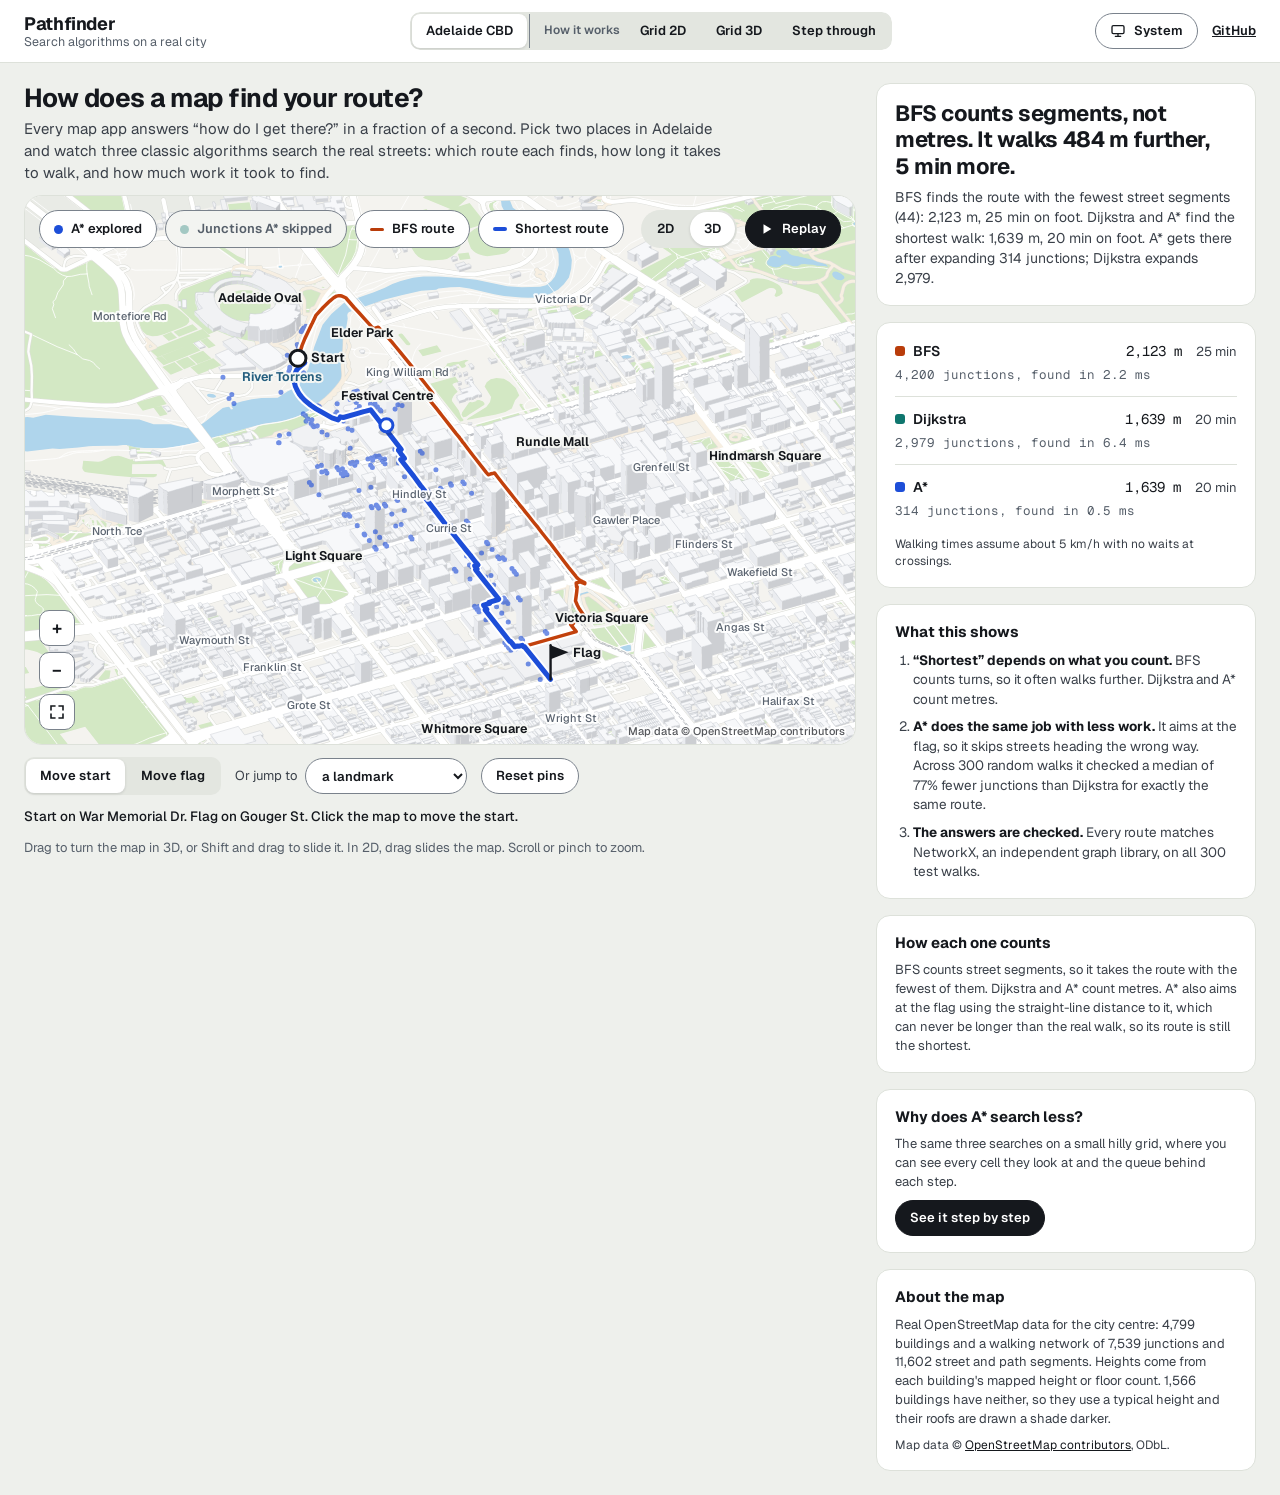
==== commit c13a0f4f: "Add walking time, search time and the page's message - Adelaide: walking time per algorithm from the" ====
--- a/docs/index.html
+++ b/docs/index.html
@@ -14,7 +14,7 @@
         if (/[#&](view|map|mode|seed)=/.test(location.hash)) location.replace("grid/" + location.hash);
       })();
     </script>
-    <script src="shared/theme.js?v=25"></script>
+    <script src="shared/theme.js?v=27"></script>
     <link rel="preload" href="adelaide/data/adelaide_cbd.json" as="fetch" crossorigin />
     <link rel="preconnect" href="https://fonts.googleapis.com" />
     <link rel="preconnect" href="https://fonts.gstatic.com" crossorigin />
@@ -22,8 +22,8 @@
       rel="stylesheet"
       href="https://fonts.googleapis.com/css2?family=Geist:wght@400;500;600;700&family=Geist+Mono:wght@400;500&display=swap"
     />
-    <link rel="stylesheet" href="shared/theme.css?v=25" />
-    <link rel="stylesheet" href="adelaide/styles.css?v=25" />
+    <link rel="stylesheet" href="shared/theme.css?v=27" />
+    <link rel="stylesheet" href="adelaide/styles.css?v=27" />
   </head>
   <body>
     <header class="top">
@@ -48,6 +48,10 @@
 
     <div class="body">
       <main class="stage" aria-label="Adelaide city centre map">
+        <section class="intro">
+          <h1>How does a map find your route?</h1>
+          <p>Every map app answers “how do I get there?” in a fraction of a second. Pick two places in Adelaide and watch three classic algorithms search the real streets: which route each finds, how long it takes to walk, and how much work it took to find.</p>
+        </section>
         <div class="map" id="map">
           <canvas
             id="cv"
@@ -91,22 +95,31 @@
 
       <aside class="side" aria-label="Results">
         <section class="card">
-          <h1 id="headline">Finding routes&hellip;</h1>
+          <h2 class="headline" id="headline">Finding routes&hellip;</h2>
           <p id="summary"></p>
         </section>
         <section class="card rows">
-          <div class="row"><span class="nm"><i class="k b"></i>BFS</span><span class="mono" id="bfsDist"></span><span class="mono dim" id="bfsN"></span></div>
-          <div class="row"><span class="nm"><i class="k d"></i>Dijkstra</span><span class="mono" id="ucsDist"></span><span class="mono dim" id="ucsN"></span></div>
-          <div class="row"><span class="nm"><i class="k s"></i>A*</span><span class="mono" id="astarDist"></span><span class="mono dim" id="astarN"></span></div>
+          <div class="row"><span class="nm"><i class="k b"></i>BFS</span><span class="mono" id="bfsDist"></span><span class="walk" id="bfsWalk"></span><span class="sub mono dim" id="bfsN"></span></div>
+          <div class="row"><span class="nm"><i class="k d"></i>Dijkstra</span><span class="mono" id="ucsDist"></span><span class="walk" id="ucsWalk"></span><span class="sub mono dim" id="ucsN"></span></div>
+          <div class="row"><span class="nm"><i class="k s"></i>A*</span><span class="mono" id="astarDist"></span><span class="walk" id="astarWalk"></span><span class="sub mono dim" id="astarN"></span></div>
+          <p class="tiny assume">Walking times assume about 5 km/h with no waits at crossings.</p>
+        </section>
+        <section class="card shows">
+          <h2>What this shows</h2>
+          <ol class="points">
+            <li><b>“Shortest” depends on what you count.</b> BFS counts turns, so it often walks further. Dijkstra and A* count metres.</li>
+            <li><b>A* does the same job with less work.</b> It aims at the flag, so it skips streets heading the wrong way. Across 300 random walks it checked a median of 77% fewer junctions than Dijkstra for exactly the same route.</li>
+            <li><b>The answers are checked.</b> Every route matches NetworkX, an independent graph library, on all 300 test walks.</li>
+          </ol>
+        </section>
+        <section class="card">
+          <h2>How each one counts</h2>
+          <p class="small">BFS counts street segments, so it takes the route with the fewest of them. Dijkstra and A* count metres. A* also aims at the flag using the straight-line distance to it, which can never be longer than the real walk, so its route is still the shortest.</p>
         </section>
         <section class="card grid-link">
           <h2>Why does A* search less?</h2>
           <p class="small">The same three searches on a small hilly grid, where you can see every cell they look at and the queue behind each step.</p>
           <a class="btn primary" href="grid/#view=2d">See it step by step</a>
-        </section>
-        <section class="card">
-          <h2>How each one counts</h2>
-          <p class="small">BFS counts street segments, so it takes the route with the fewest of them. Dijkstra and A* count metres. A* also aims at the flag using the straight-line distance to it, which can never be longer than the real walk, so its route is still the shortest.</p>
         </section>
         <section class="card">
           <h2>About the map</h2>
@@ -115,11 +128,12 @@
         </section>
       </aside>
     </div>
-    <script src="adelaide/graph.js?v=25"></script>
-    <script src="adelaide/palette.js?v=25"></script>
-    <script src="shared/view.js?v=25"></script>
-    <script src="shared/labels.js?v=25"></script>
-    <script src="shared/scroll.js?v=25"></script>
-    <script src="adelaide/map.js?v=25"></script>
+    <script src="adelaide/graph.js?v=27"></script>
+    <script src="adelaide/palette.js?v=27"></script>
+    <script src="shared/timing.js?v=27"></script>
+    <script src="shared/view.js?v=27"></script>
+    <script src="shared/labels.js?v=27"></script>
+    <script src="shared/scroll.js?v=27"></script>
+    <script src="adelaide/map.js?v=27"></script>
   </body>
 </html>
--- a/docs/adelaide/styles.css
+++ b/docs/adelaide/styles.css
@@ -141,7 +141,20 @@
   flex-direction: column;
   gap: 16px;
 }
-.side h1 {
+.intro h1 {
+  margin: 0 0 4px;
+  font-size: 26px;
+  font-weight: 700;
+  letter-spacing: -0.02em;
+  line-height: 1.2;
+}
+.intro p {
+  margin: 0;
+  max-width: 70ch;
+  color: var(--ink-2);
+  font-size: 15px;
+}
+.side .headline {
   margin: 0;
   font-size: 22px;
   font-weight: 700;
@@ -172,6 +185,29 @@
 .row + .row {
   border-top: 1px solid var(--line);
 }
+.walk {
+  font-size: 13px;
+  color: var(--ink-2);
+}
+.row .sub {
+  grid-column: 1 / -1;
+  font-size: 12.5px;
+}
+.assume {
+  margin: 4px 0 10px !important;
+}
+.points {
+  margin: 0;
+  padding-left: 1.3em;
+  display: flex;
+  flex-direction: column;
+  gap: 8px;
+  font-size: 13.5px;
+  color: var(--ink-2);
+}
+.points b {
+  color: var(--ink);
+}
 .nm {
   display: flex;
   align-items: center;
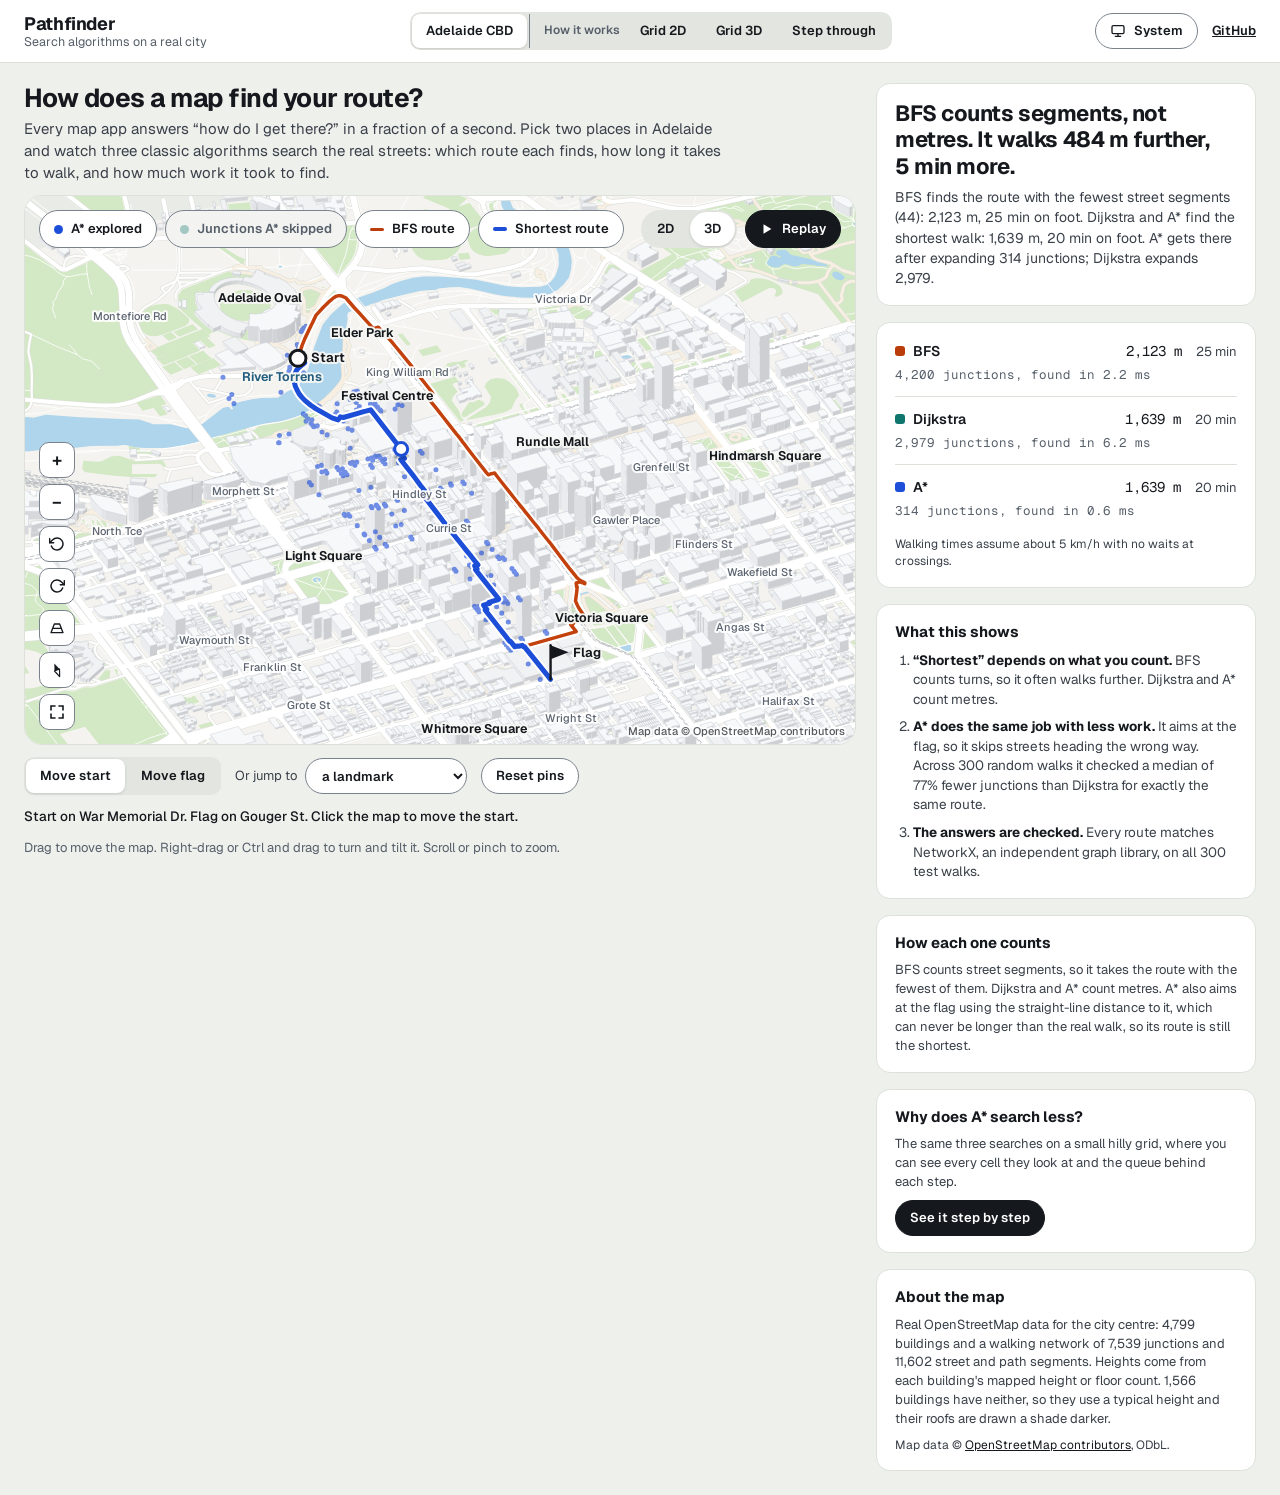
==== commit 89b66547: "Use standard map controls: drag moves the map, right-drag turns and tilts Fixes 3D, where a drag onl" ====
--- a/docs/index.html
+++ b/docs/index.html
@@ -14,7 +14,7 @@
         if (/[#&](view|map|mode|seed)=/.test(location.hash)) location.replace("grid/" + location.hash);
       })();
     </script>
-    <script src="shared/theme.js?v=27"></script>
+    <script src="shared/theme.js?v=29"></script>
     <link rel="preload" href="adelaide/data/adelaide_cbd.json" as="fetch" crossorigin />
     <link rel="preconnect" href="https://fonts.googleapis.com" />
     <link rel="preconnect" href="https://fonts.gstatic.com" crossorigin />
@@ -22,8 +22,8 @@
       rel="stylesheet"
       href="https://fonts.googleapis.com/css2?family=Geist:wght@400;500;600;700&family=Geist+Mono:wght@400;500&display=swap"
     />
-    <link rel="stylesheet" href="shared/theme.css?v=27" />
-    <link rel="stylesheet" href="adelaide/styles.css?v=27" />
+    <link rel="stylesheet" href="shared/theme.css?v=29" />
+    <link rel="stylesheet" href="adelaide/styles.css?v=29" />
   </head>
   <body>
     <header class="top">
@@ -57,7 +57,7 @@
             id="cv"
             tabindex="0"
             role="img"
-            aria-label="Map of Adelaide city centre from OpenStreetMap, with real building shapes and heights. The start and flag pins, the area A* explored and the routes are drawn on top. Arrow keys pan, plus and minus zoom."
+            aria-label="Map of Adelaide city centre from OpenStreetMap, with real building shapes and heights. The start and flag pins, the area A* explored and the routes are drawn on top. Arrow keys move the map, Shift and the arrow keys turn and tilt it in 3D, plus and minus zoom."
           ></canvas>
           <p class="loading" id="loading" role="status">Loading the map of Adelaide&hellip;</p>
           <div class="overlay-top">
@@ -76,8 +76,12 @@
             </div>
           </div>
           <div class="overlay-zoom">
-            <button type="button" class="btn sq" id="zin" aria-label="Zoom in">+</button>
-            <button type="button" class="btn sq" id="zout" aria-label="Zoom out">&#8722;</button>
+            <button type="button" class="btn sq" data-act="in" aria-label="Zoom in">+</button>
+            <button type="button" class="btn sq" data-act="out" aria-label="Zoom out">&#8722;</button>
+            <button type="button" class="btn sq" data-act="left" aria-label="Rotate left"><svg width="16" height="16" viewBox="0 0 24 24" aria-hidden="true" fill="none" stroke="currentColor" stroke-width="2.2" stroke-linecap="round" stroke-linejoin="round"><polyline points="1 4 1 10 7 10" /><path d="M3.5 15a9 9 0 1 0 2.1-9.4L1 10" /></svg></button>
+            <button type="button" class="btn sq" data-act="right" aria-label="Rotate right"><svg width="16" height="16" viewBox="0 0 24 24" aria-hidden="true" fill="none" stroke="currentColor" stroke-width="2.2" stroke-linecap="round" stroke-linejoin="round"><polyline points="23 4 23 10 17 10" /><path d="M20.5 15a9 9 0 1 1-2.1-9.4L23 10" /></svg></button>
+            <button type="button" class="btn sq" data-act="tilt" aria-label="Tilt" aria-pressed="true"><svg width="16" height="16" viewBox="0 0 24 24" aria-hidden="true" fill="none" stroke="currentColor" stroke-width="2" stroke-linejoin="round"><path d="M3 19 8 6h8l5 13z" /><path d="M5.5 12.5h13" /></svg></button>
+            <button type="button" class="btn sq compass" data-act="north" aria-label="Reset to north up"><svg width="18" height="18" viewBox="0 0 24 24" aria-hidden="true"><path d="M12 2.5 15.6 12H8.4z" fill="currentColor" /><path d="M12 21.5 8.4 12h7.2z" fill="none" stroke="currentColor" stroke-width="1.6" stroke-linejoin="round" /></svg></button>
             <button type="button" class="btn sq" id="fit" aria-label="Fit the route in view"><svg width="16" height="16" viewBox="0 0 16 16" aria-hidden="true" fill="none" stroke="currentColor" stroke-width="1.6" stroke-linecap="round"><path d="M2 6V2h4M10 2h4v4M14 10v4h-4M6 14H2v-4" /></svg></button>
           </div>
         </div>
@@ -90,7 +94,7 @@
           <button type="button" class="btn" id="resetPins">Reset pins</button>
         </div>
         <p class="hint" id="hint" aria-live="polite"></p>
-        <p class="help">Drag to turn the map in 3D, or Shift and drag to slide it. In 2D, drag slides the map. Scroll or pinch to zoom.</p>
+        <p class="help" id="help">Drag to move the map. Right-drag or Ctrl and drag to turn and tilt it. Scroll or pinch to zoom.</p>
       </main>
 
       <aside class="side" aria-label="Results">
@@ -128,12 +132,12 @@
         </section>
       </aside>
     </div>
-    <script src="adelaide/graph.js?v=27"></script>
-    <script src="adelaide/palette.js?v=27"></script>
-    <script src="shared/timing.js?v=27"></script>
-    <script src="shared/view.js?v=27"></script>
-    <script src="shared/labels.js?v=27"></script>
-    <script src="shared/scroll.js?v=27"></script>
-    <script src="adelaide/map.js?v=27"></script>
+    <script src="adelaide/graph.js?v=29"></script>
+    <script src="adelaide/palette.js?v=29"></script>
+    <script src="shared/timing.js?v=29"></script>
+    <script src="shared/view.js?v=29"></script>
+    <script src="shared/labels.js?v=29"></script>
+    <script src="shared/scroll.js?v=29"></script>
+    <script src="adelaide/map.js?v=29"></script>
   </body>
 </html>
--- a/docs/shared/theme.css
+++ b/docs/shared/theme.css
@@ -322,6 +322,10 @@
   padding: 0;
   border-radius: 10px;
 }
+/* The compass needle turns with the map; view.js sets --heading. */
+.compass svg {
+  transform: rotate(var(--heading, 0rad));
+}
 .btn:disabled {
   opacity: 0.45;
   cursor: default;
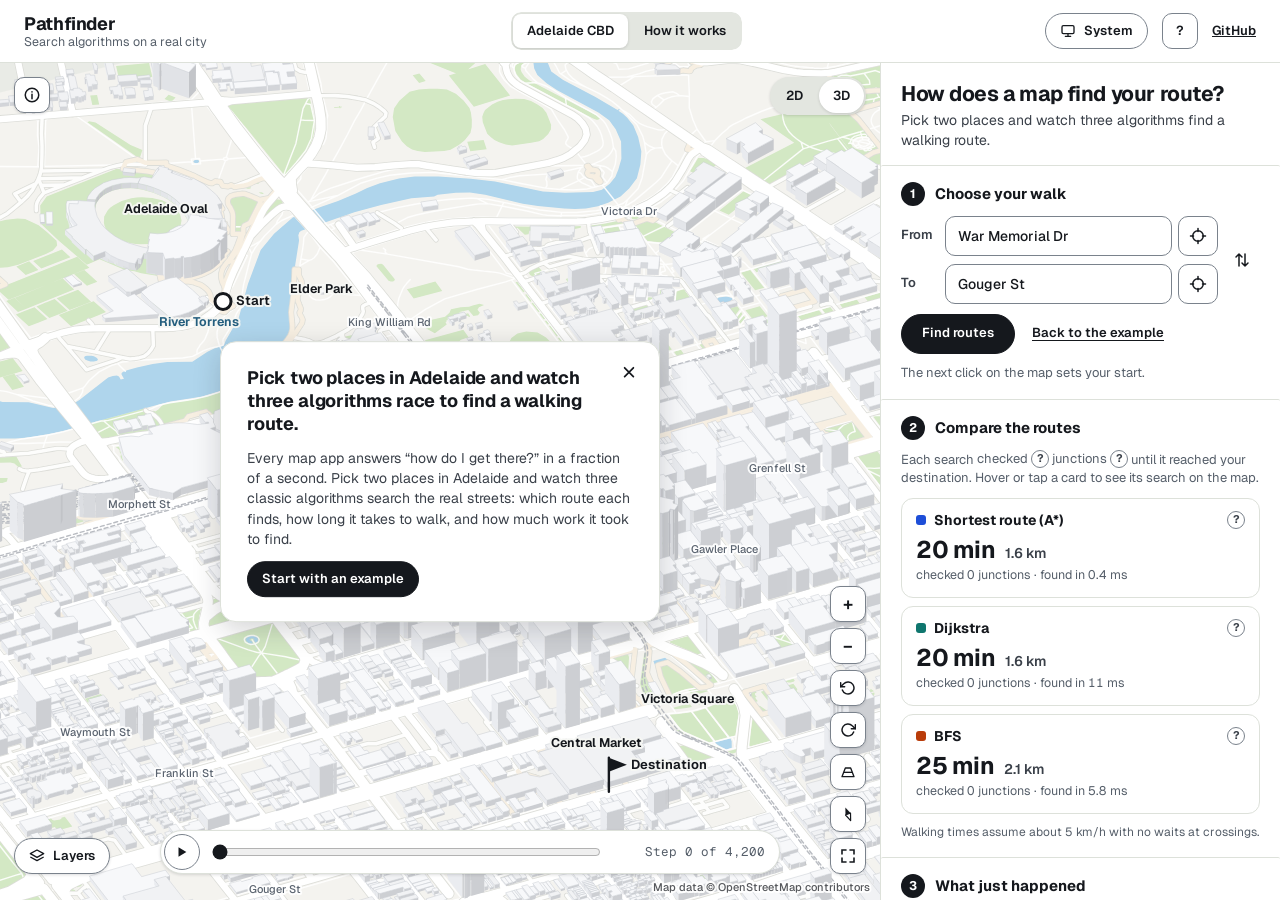
==== commit b01c4f36: "Adelaide layout The map fills the window and a 400 px panel beside it walks through three steps, wit" ====
--- a/docs/index.html
+++ b/docs/index.html
@@ -14,7 +14,7 @@
         if (/[#&](view|map|mode|seed)=/.test(location.hash)) location.replace("grid/" + location.hash);
       })();
     </script>
-    <script src="shared/theme.js?v=29"></script>
+    <script src="shared/theme.js?v=30"></script>
     <link rel="preload" href="adelaide/data/adelaide_cbd.json" as="fetch" crossorigin />
     <link rel="preconnect" href="https://fonts.googleapis.com" />
     <link rel="preconnect" href="https://fonts.gstatic.com" crossorigin />
@@ -22,18 +22,15 @@
       rel="stylesheet"
       href="https://fonts.googleapis.com/css2?family=Geist:wght@400;500;600;700&family=Geist+Mono:wght@400;500&display=swap"
     />
-    <link rel="stylesheet" href="shared/theme.css?v=29" />
-    <link rel="stylesheet" href="adelaide/styles.css?v=29" />
+    <link rel="stylesheet" href="shared/theme.css?v=30" />
+    <link rel="stylesheet" href="adelaide/styles.css?v=30" />
   </head>
   <body>
     <header class="top">
       <a class="brand" href="./"><b>Pathfinder</b><span>Search algorithms on a real city</span></a>
       <nav class="nav-seg seg scroll-x" aria-label="Pages">
         <a href="./" aria-current="page">Adelaide CBD</a>
-        <span class="seg-label" aria-hidden="true">How it works</span>
-        <a href="grid/#view=2d">Grid 2D</a>
-        <a href="grid/#view=3d">Grid 3D</a>
-        <a href="grid/#mode=step">Step through</a>
+        <a href="grid/">How it works</a>
       </nav>
       <div class="top-controls scroll-x">
         <button type="button" class="btn theme-btn" data-theme-toggle aria-label="Theme: System" title="Cycle the theme: System, Light, Dark">
@@ -42,102 +39,198 @@
           <svg class="i-sun" viewBox="0 0 24 24" fill="none" stroke="currentColor" stroke-width="2" stroke-linecap="round" aria-hidden="true"><circle cx="12" cy="12" r="4" /><path d="M12 2v2M12 20v2M4.9 4.9l1.4 1.4M17.7 17.7l1.4 1.4M2 12h2M20 12h2M4.9 19.1l1.4-1.4M17.7 6.3l1.4-1.4" /></svg>
           <span data-theme-name>System</span>
         </button>
+        <button type="button" class="btn sq" id="welcomeBtn" aria-label="Show the welcome card" title="Show the welcome card">?</button>
         <a class="gh" href="https://github.com/Agrim1305/Pathfinder">GitHub</a>
       </div>
     </header>
 
-    <div class="body">
-      <main class="stage" aria-label="Adelaide city centre map">
-        <section class="intro">
+    <main class="app">
+      <div class="panel" id="panel">
+        <div class="panel-head">
           <h1>How does a map find your route?</h1>
+          <p>Pick two places and watch three algorithms find a walking route.</p>
+        </div>
+
+        <section class="step" id="step1" aria-labelledby="step1h">
+          <h2 id="step1h"><span class="num" aria-hidden="true">1</span>Choose your walk</h2>
+          <div class="walk">
+            <label for="from">From</label>
+            <div class="cb">
+              <input id="from" type="text" role="combobox" aria-autocomplete="list" aria-expanded="false" aria-controls="fromList" autocomplete="off" spellcheck="false" placeholder="Search places and streets" />
+              <ul id="fromList" role="listbox" aria-label="Places to start from" hidden></ul>
+            </div>
+            <button type="button" class="btn sq" data-pick="start" aria-pressed="false" aria-label="Pick the start on the map" title="Pick on map">
+              <svg width="18" height="18" viewBox="0 0 24 24" fill="none" stroke="currentColor" stroke-width="2" stroke-linecap="round" aria-hidden="true"><circle cx="12" cy="12" r="7" /><path d="M12 2v4M12 18v4M2 12h4M18 12h4" /></svg>
+            </button>
+            <label for="to">To</label>
+            <div class="cb">
+              <input id="to" type="text" role="combobox" aria-autocomplete="list" aria-expanded="false" aria-controls="toList" autocomplete="off" spellcheck="false" placeholder="Search places and streets" />
+              <ul id="toList" role="listbox" aria-label="Places to walk to" hidden></ul>
+            </div>
+            <button type="button" class="btn sq" data-pick="end" aria-pressed="false" aria-label="Pick the destination on the map" title="Pick on map">
+              <svg width="18" height="18" viewBox="0 0 24 24" fill="none" stroke="currentColor" stroke-width="2" stroke-linecap="round" aria-hidden="true"><circle cx="12" cy="12" r="7" /><path d="M12 2v4M12 18v4M2 12h4M18 12h4" /></svg>
+            </button>
+            <button type="button" class="btn sq swap" id="swap" aria-label="Swap start and destination" title="Swap start and destination">
+              <svg width="18" height="18" viewBox="0 0 24 24" fill="none" stroke="currentColor" stroke-width="2" stroke-linecap="round" stroke-linejoin="round" aria-hidden="true"><path d="M8 4v16M4 8l4-4 4 4M16 20V4M12 16l4 4 4-4" /></svg>
+            </button>
+          </div>
+          <div class="actions">
+            <button type="button" class="btn primary" id="find">Find routes</button>
+            <button type="button" class="btn link" id="example">Back to the example</button>
+          </div>
+          <p class="hint" id="hint" aria-live="polite"></p>
+          <p class="visually-hidden" id="cbStatus" role="status"></p>
+        </section>
+
+        <section class="step" id="step2" aria-labelledby="step2h">
+          <h2 id="step2h"><span class="num" aria-hidden="true">2</span>Compare the routes</h2>
+          <p class="step-sub">
+            Each search
+            <span class="term">checked<button type="button" class="qtip" aria-label="What does checked mean?" data-tip="A search checks a junction when it takes it off its queue and looks at the streets leading out of it. Fewer checks means less work for the same answer.">?</button></span>
+            <span class="term">junctions<button type="button" class="qtip" aria-label="What is a junction?" data-tip="A point where streets or paths meet. The searches move from junction to junction along the streets between them.">?</button></span>
+            until it reached your destination. Hover or tap a card to see its search on the map.
+          </p>
+          <div class="cards" id="cards">
+            <div class="rc" data-alg="A">
+              <div class="rc-head">
+                <i class="k s" aria-hidden="true"></i>
+                <button type="button" class="rc-pin" aria-pressed="false" aria-describedby="AStats">Shortest route (A*)</button>
+                <button type="button" class="qtip" aria-label="What is A*?" data-tip="A* is Dijkstra with a sense of direction. It adds the straight-line distance to your destination, so it checks junctions in the right direction first and still finds the shortest walk.">?</button>
+              </div>
+              <p class="rc-stats" id="AStats"><b class="rc-time"></b> <span class="rc-dist"></span><span class="rc-meta"></span></p>
+              <i class="rc-bar" aria-hidden="true"></i>
+            </div>
+            <div class="rc" data-alg="U">
+              <div class="rc-head">
+                <i class="k d" aria-hidden="true"></i>
+                <button type="button" class="rc-pin" aria-pressed="false" aria-describedby="UStats">Dijkstra</button>
+                <button type="button" class="qtip" aria-label="What is Dijkstra?" data-tip="Dijkstra always checks the nearest junction it has not checked yet, measured in metres along the streets. That guarantees the shortest walk, but it spreads out in every direction.">?</button>
+              </div>
+              <p class="rc-stats" id="UStats"><b class="rc-time"></b> <span class="rc-dist"></span><span class="rc-meta"></span></p>
+              <i class="rc-bar" aria-hidden="true"></i>
+            </div>
+            <div class="rc" data-alg="B">
+              <div class="rc-head">
+                <i class="k b" aria-hidden="true"></i>
+                <button type="button" class="rc-pin" aria-pressed="false" aria-describedby="BStats">BFS</button>
+                <button type="button" class="qtip" aria-label="What is BFS?" data-tip="Breadth-first search counts street segments, not metres. It finds the route with the fewest segments, which is often a longer walk.">?</button>
+              </div>
+              <p class="rc-stats" id="BStats"><b class="rc-time"></b> <span class="rc-dist"></span><span class="rc-meta"></span></p>
+              <i class="rc-bar" aria-hidden="true"></i>
+            </div>
+          </div>
+          <p class="tiny">Walking times assume about 5 km/h with no waits at crossings.</p>
+        </section>
+
+        <section class="step" id="step3" aria-labelledby="step3h">
+          <h2 id="step3h"><span class="num" aria-hidden="true">3</span>What just happened</h2>
+          <p class="insight" id="insight" aria-live="polite"></p>
+          <details class="learn" id="learn">
+            <summary>Learn how it works</summary>
+            <h3>What this shows</h3>
+            <ol class="points">
+              <li><b>“Shortest” depends on what you count.</b> BFS counts turns, so it often walks further. Dijkstra and A* count metres.</li>
+              <li><b>A* does the same job with less work.</b> It aims at the flag, so it skips streets heading the wrong way. Across 300 random walks it checked a median of 77% fewer junctions than Dijkstra for exactly the same route.</li>
+              <li><b>The answers are checked.</b> Every route matches NetworkX, an independent graph library, on all 300 test walks.</li>
+            </ol>
+            <h3>How each one counts</h3>
+            <p>BFS counts street segments, so it takes the route with the fewest of them. Dijkstra and A* count metres. A* also aims at the destination using the straight-line distance to it, which can never be longer than the real walk, so its route is still the shortest.</p>
+            <h3>Why does A* search less?</h3>
+            <p>The same three searches on a small hilly grid, where you can see every cell they look at and the queue behind each step.</p>
+            <a class="btn" href="grid/">See it step by step</a>
+          </details>
+        </section>
+
+        <div class="tour" id="tour" hidden>
+          <span id="tourText" role="status"></span>
+          <button type="button" class="btn" id="tourSkip">Skip</button>
+        </div>
+      </div>
+
+      <div class="map" id="map">
+        <canvas
+          id="cv"
+          tabindex="0"
+          role="img"
+          aria-label="Map of Adelaide city centre from OpenStreetMap, with real building shapes and heights. The start and destination pins, the junctions each search checked and the routes are drawn on top. Arrow keys move the map, Shift and the arrow keys turn and tilt it in 3D, plus and minus zoom. While picking a place, Enter picks the spot in the middle of the map."
+        ></canvas>
+        <p class="loading" id="loading" role="status">Loading the map of Adelaide&hellip;</p>
+        <p class="pick-chip" id="pickChip" role="status" hidden></p>
+
+        <div class="map-tl">
+          <button type="button" class="btn sq map-btn" id="aboutBtn" aria-label="About the map" aria-controls="aboutPanel" title="About the map">
+            <svg width="18" height="18" viewBox="0 0 24 24" fill="none" stroke="currentColor" stroke-width="2" stroke-linecap="round" aria-hidden="true"><circle cx="12" cy="12" r="9" /><path d="M12 11v6M12 7.5v.5" /></svg>
+          </button>
+          <div class="pop about" id="aboutPanel" role="group" aria-label="About the map" hidden>
+            <h2>About the map</h2>
+            <p id="about"></p>
+            <p class="tiny">Map data &copy; <a href="https://www.openstreetmap.org/copyright">OpenStreetMap contributors</a>, ODbL.</p>
+            <h2>Moving the map</h2>
+            <p id="help">Drag to move the map. Right-drag or Ctrl and drag to turn and tilt it. Scroll or pinch to zoom.</p>
+          </div>
+        </div>
+
+        <div class="map-tr">
+          <div role="group" aria-label="Camera" class="seg pill">
+            <button type="button" id="go2d" aria-pressed="false">2D</button>
+            <button type="button" id="go3d" aria-pressed="true">3D</button>
+          </div>
+        </div>
+
+        <div class="map-bottom">
+          <div class="layers">
+            <button type="button" class="btn map-btn" id="layersBtn" aria-controls="layersPanel">
+              <svg width="16" height="16" viewBox="0 0 24 24" fill="none" stroke="currentColor" stroke-width="2" stroke-linejoin="round" aria-hidden="true"><path d="M12 3 2 8.5 12 14l10-5.5z" /><path d="m2 13.5 10 5.5 10-5.5" /></svg>
+              Layers
+            </button>
+            <fieldset class="pop" id="layersPanel" hidden>
+              <legend>Show on the map</legend>
+              <label class="lay"><input type="checkbox" data-layer="aExp" checked /><i class="sw sw-dot a" aria-hidden="true"></i>Junctions A* checked</label>
+              <label class="lay"><input type="checkbox" data-layer="dOnly" /><i class="sw sw-dot d" aria-hidden="true"></i>Junctions A* skipped</label>
+              <label class="lay"><input type="checkbox" data-layer="bfs" checked /><i class="sw sw-line b" aria-hidden="true"></i>BFS route</label>
+              <label class="lay"><input type="checkbox" data-layer="best" checked /><i class="sw sw-line s" aria-hidden="true"></i>Shortest route</label>
+            </fieldset>
+          </div>
+
+          <div class="timeline-bar" id="timeline" role="group" aria-label="Timeline">
+            <button type="button" class="btn sq tl-play" data-state="paused" aria-label="Play">
+              <svg class="i-play" width="14" height="14" viewBox="0 0 16 16" aria-hidden="true"><path d="M4 2.5v11l9-5.5z" fill="currentColor" /></svg>
+              <svg class="i-pause" width="14" height="14" viewBox="0 0 16 16" aria-hidden="true"><path d="M4 2.5h3v11H4zM9 2.5h3v11H9z" fill="currentColor" /></svg>
+              <svg class="i-again" width="16" height="16" viewBox="0 0 24 24" aria-hidden="true" fill="none" stroke="currentColor" stroke-width="2.2" stroke-linecap="round" stroke-linejoin="round"><polyline points="1 4 1 10 7 10" /><path d="M3.5 15a9 9 0 1 0 2.1-9.4L1 10" /></svg>
+            </button>
+            <input type="range" class="tl-scrub" min="0" max="1" step="1" value="0" aria-label="Search step" />
+            <span class="tl-label mono"></span>
+          </div>
+
+          <div class="ctl-stack" id="ctl">
+            <button type="button" class="btn sq map-btn" data-act="in" aria-label="Zoom in">+</button>
+            <button type="button" class="btn sq map-btn" data-act="out" aria-label="Zoom out">&#8722;</button>
+            <button type="button" class="btn sq map-btn" data-act="left" aria-label="Rotate left"><svg width="16" height="16" viewBox="0 0 24 24" aria-hidden="true" fill="none" stroke="currentColor" stroke-width="2.2" stroke-linecap="round" stroke-linejoin="round"><polyline points="1 4 1 10 7 10" /><path d="M3.5 15a9 9 0 1 0 2.1-9.4L1 10" /></svg></button>
+            <button type="button" class="btn sq map-btn" data-act="right" aria-label="Rotate right"><svg width="16" height="16" viewBox="0 0 24 24" aria-hidden="true" fill="none" stroke="currentColor" stroke-width="2.2" stroke-linecap="round" stroke-linejoin="round"><polyline points="23 4 23 10 17 10" /><path d="M20.5 15a9 9 0 1 1-2.1-9.4L23 10" /></svg></button>
+            <button type="button" class="btn sq map-btn" data-act="tilt" aria-label="Tilt" aria-pressed="true"><svg width="16" height="16" viewBox="0 0 24 24" aria-hidden="true" fill="none" stroke="currentColor" stroke-width="2" stroke-linejoin="round"><path d="M3 19 8 6h8l5 13z" /><path d="M5.5 12.5h13" /></svg></button>
+            <button type="button" class="btn sq map-btn compass" data-act="north" aria-label="Reset to north up"><svg width="18" height="18" viewBox="0 0 24 24" aria-hidden="true"><path d="M12 2.5 15.6 12H8.4z" fill="currentColor" /><path d="M12 21.5 8.4 12h7.2z" fill="none" stroke="currentColor" stroke-width="1.6" stroke-linejoin="round" /></svg></button>
+            <button type="button" class="btn sq map-btn" id="fit" aria-label="Fit the walk in view" title="Fit the walk in view"><svg width="16" height="16" viewBox="0 0 16 16" aria-hidden="true" fill="none" stroke="currentColor" stroke-width="1.6" stroke-linecap="round"><path d="M2 6V2h4M10 2h4v4M14 10v4h-4M6 14H2v-4" /></svg></button>
+          </div>
+        </div>
+
+        <div class="welcome" id="welcome" role="dialog" aria-labelledby="welcomeTitle" hidden>
+          <button type="button" class="btn sq close" id="welcomeClose" aria-label="Close">
+            <svg width="14" height="14" viewBox="0 0 16 16" aria-hidden="true" fill="none" stroke="currentColor" stroke-width="2" stroke-linecap="round"><path d="M3 3l10 10M13 3 3 13" /></svg>
+          </button>
+          <h2 id="welcomeTitle">Pick two places in Adelaide and watch three algorithms race to find a walking route.</h2>
           <p>Every map app answers “how do I get there?” in a fraction of a second. Pick two places in Adelaide and watch three classic algorithms search the real streets: which route each finds, how long it takes to walk, and how much work it took to find.</p>
-        </section>
-        <div class="map" id="map">
-          <canvas
-            id="cv"
-            tabindex="0"
-            role="img"
-            aria-label="Map of Adelaide city centre from OpenStreetMap, with real building shapes and heights. The start and flag pins, the area A* explored and the routes are drawn on top. Arrow keys move the map, Shift and the arrow keys turn and tilt it in 3D, plus and minus zoom."
-          ></canvas>
-          <p class="loading" id="loading" role="status">Loading the map of Adelaide&hellip;</p>
-          <div class="overlay-top">
-            <div role="group" aria-label="Map layers" class="chips scroll-x">
-              <button type="button" class="chip" data-layer="aExp" aria-pressed="true"><i class="sw sw-dot a"></i>A* explored</button>
-              <button type="button" class="chip" data-layer="dOnly" aria-pressed="false"><i class="sw sw-dot d"></i>Junctions A* skipped</button>
-              <button type="button" class="chip" data-layer="bfs" aria-pressed="true"><i class="sw sw-line b"></i>BFS route</button>
-              <button type="button" class="chip" data-layer="best" aria-pressed="true"><i class="sw sw-line s"></i>Shortest route</button>
-            </div>
-            <div class="right">
-              <div role="group" aria-label="Camera" class="seg pill">
-                <button type="button" id="go2d" aria-pressed="false">2D</button>
-                <button type="button" id="go3d" aria-pressed="true">3D</button>
-              </div>
-              <button type="button" class="btn primary" id="replay"><svg width="14" height="14" viewBox="0 0 16 16" aria-hidden="true"><path d="M4 2.5v11l9-5.5z" fill="currentColor" /></svg>Replay</button>
-            </div>
-          </div>
-          <div class="overlay-zoom">
-            <button type="button" class="btn sq" data-act="in" aria-label="Zoom in">+</button>
-            <button type="button" class="btn sq" data-act="out" aria-label="Zoom out">&#8722;</button>
-            <button type="button" class="btn sq" data-act="left" aria-label="Rotate left"><svg width="16" height="16" viewBox="0 0 24 24" aria-hidden="true" fill="none" stroke="currentColor" stroke-width="2.2" stroke-linecap="round" stroke-linejoin="round"><polyline points="1 4 1 10 7 10" /><path d="M3.5 15a9 9 0 1 0 2.1-9.4L1 10" /></svg></button>
-            <button type="button" class="btn sq" data-act="right" aria-label="Rotate right"><svg width="16" height="16" viewBox="0 0 24 24" aria-hidden="true" fill="none" stroke="currentColor" stroke-width="2.2" stroke-linecap="round" stroke-linejoin="round"><polyline points="23 4 23 10 17 10" /><path d="M20.5 15a9 9 0 1 1-2.1-9.4L23 10" /></svg></button>
-            <button type="button" class="btn sq" data-act="tilt" aria-label="Tilt" aria-pressed="true"><svg width="16" height="16" viewBox="0 0 24 24" aria-hidden="true" fill="none" stroke="currentColor" stroke-width="2" stroke-linejoin="round"><path d="M3 19 8 6h8l5 13z" /><path d="M5.5 12.5h13" /></svg></button>
-            <button type="button" class="btn sq compass" data-act="north" aria-label="Reset to north up"><svg width="18" height="18" viewBox="0 0 24 24" aria-hidden="true"><path d="M12 2.5 15.6 12H8.4z" fill="currentColor" /><path d="M12 21.5 8.4 12h7.2z" fill="none" stroke="currentColor" stroke-width="1.6" stroke-linejoin="round" /></svg></button>
-            <button type="button" class="btn sq" id="fit" aria-label="Fit the route in view"><svg width="16" height="16" viewBox="0 0 16 16" aria-hidden="true" fill="none" stroke="currentColor" stroke-width="1.6" stroke-linecap="round"><path d="M2 6V2h4M10 2h4v4M14 10v4h-4M6 14H2v-4" /></svg></button>
-          </div>
-        </div>
-        <div class="pins">
-          <div role="group" aria-label="Which pin the next click moves" class="seg">
-            <button type="button" id="pStart" aria-pressed="true">Move start</button>
-            <button type="button" id="pEnd" aria-pressed="false">Move flag</button>
-          </div>
-          <label class="jump">Or jump to <select id="marks"><option value="">a landmark</option></select></label>
-          <button type="button" class="btn" id="resetPins">Reset pins</button>
-        </div>
-        <p class="hint" id="hint" aria-live="polite"></p>
-        <p class="help" id="help">Drag to move the map. Right-drag or Ctrl and drag to turn and tilt it. Scroll or pinch to zoom.</p>
-      </main>
-
-      <aside class="side" aria-label="Results">
-        <section class="card">
-          <h2 class="headline" id="headline">Finding routes&hellip;</h2>
-          <p id="summary"></p>
-        </section>
-        <section class="card rows">
-          <div class="row"><span class="nm"><i class="k b"></i>BFS</span><span class="mono" id="bfsDist"></span><span class="walk" id="bfsWalk"></span><span class="sub mono dim" id="bfsN"></span></div>
-          <div class="row"><span class="nm"><i class="k d"></i>Dijkstra</span><span class="mono" id="ucsDist"></span><span class="walk" id="ucsWalk"></span><span class="sub mono dim" id="ucsN"></span></div>
-          <div class="row"><span class="nm"><i class="k s"></i>A*</span><span class="mono" id="astarDist"></span><span class="walk" id="astarWalk"></span><span class="sub mono dim" id="astarN"></span></div>
-          <p class="tiny assume">Walking times assume about 5 km/h with no waits at crossings.</p>
-        </section>
-        <section class="card shows">
-          <h2>What this shows</h2>
-          <ol class="points">
-            <li><b>“Shortest” depends on what you count.</b> BFS counts turns, so it often walks further. Dijkstra and A* count metres.</li>
-            <li><b>A* does the same job with less work.</b> It aims at the flag, so it skips streets heading the wrong way. Across 300 random walks it checked a median of 77% fewer junctions than Dijkstra for exactly the same route.</li>
-            <li><b>The answers are checked.</b> Every route matches NetworkX, an independent graph library, on all 300 test walks.</li>
-          </ol>
-        </section>
-        <section class="card">
-          <h2>How each one counts</h2>
-          <p class="small">BFS counts street segments, so it takes the route with the fewest of them. Dijkstra and A* count metres. A* also aims at the flag using the straight-line distance to it, which can never be longer than the real walk, so its route is still the shortest.</p>
-        </section>
-        <section class="card grid-link">
-          <h2>Why does A* search less?</h2>
-          <p class="small">The same three searches on a small hilly grid, where you can see every cell they look at and the queue behind each step.</p>
-          <a class="btn primary" href="grid/#view=2d">See it step by step</a>
-        </section>
-        <section class="card">
-          <h2>About the map</h2>
-          <p class="small" id="about"></p>
-          <p class="tiny">Map data &copy; <a href="https://www.openstreetmap.org/copyright">OpenStreetMap contributors</a>, ODbL.</p>
-        </section>
-      </aside>
-    </div>
-    <script src="adelaide/graph.js?v=29"></script>
-    <script src="adelaide/palette.js?v=29"></script>
-    <script src="shared/timing.js?v=29"></script>
-    <script src="shared/view.js?v=29"></script>
-    <script src="shared/labels.js?v=29"></script>
-    <script src="shared/scroll.js?v=29"></script>
-    <script src="adelaide/map.js?v=29"></script>
+          <button type="button" class="btn primary" id="welcomeGo">Start with an example</button>
+        </div>
+      </div>
+    </main>
+    <script src="adelaide/graph.js?v=30"></script>
+    <script src="adelaide/palette.js?v=30"></script>
+    <script src="adelaide/text.js?v=30"></script>
+    <script src="shared/timing.js?v=30"></script>
+    <script src="shared/view.js?v=30"></script>
+    <script src="shared/labels.js?v=30"></script>
+    <script src="shared/scroll.js?v=30"></script>
+    <script src="shared/ui.js?v=30"></script>
+    <script src="adelaide/map.js?v=30"></script>
   </body>
 </html>
--- a/docs/shared/theme.css
+++ b/docs/shared/theme.css
@@ -27,6 +27,7 @@
   --callout-ink: #ffffff;
   --callout-dim: #c3c9d1;
   --shadow: 0 1px 3px rgba(21, 24, 29, 0.14);
+  --pop-shadow: 0 8px 28px rgba(21, 24, 29, 0.18);
   --font: "Geist", -apple-system, system-ui, sans-serif;
   --mono: "Geist Mono", ui-monospace, "SFMono-Regular", Menlo, monospace;
   color-scheme: light;
@@ -54,6 +55,7 @@
   --callout-ink: #e8eef4;
   --callout-dim: #b4c0cc;
   --shadow: 0 1px 3px rgba(0, 0, 0, 0.5);
+  --pop-shadow: 0 8px 28px rgba(0, 0, 0, 0.6);
   color-scheme: dark;
 }
 
@@ -350,6 +352,204 @@
   color: var(--ink-2);
 }
 
+/* ---------- the panel's numbered steps ---------- */
+.step {
+  display: flex;
+  flex-direction: column;
+  gap: 10px;
+  padding: 16px 20px;
+  border-top: 1px solid var(--line);
+  border-radius: 2px;
+}
+.step h2 {
+  display: flex;
+  align-items: center;
+  gap: 10px;
+  margin: 0;
+  font-size: 15px;
+  font-weight: 700;
+}
+.num {
+  display: inline-grid;
+  place-items: center;
+  flex: none;
+  width: 24px;
+  height: 24px;
+  border-radius: 50%;
+  background: var(--primary-bg);
+  color: var(--primary-ink);
+  font-size: 12.5px;
+  font-weight: 700;
+}
+.step-sub {
+  margin: 0;
+  font-size: 13px;
+  color: var(--dim);
+}
+.btn.link {
+  min-height: 36px;
+  padding: 0 8px;
+  border-color: transparent;
+  background: transparent;
+  text-decoration: underline;
+  text-underline-offset: 3px;
+}
+
+/* ---------- search box with a list (ui.js combobox) ---------- */
+.cb {
+  position: relative;
+  min-width: 0;
+}
+.cb input {
+  width: 100%;
+  min-height: 40px;
+  padding: 0 12px;
+  border: 1px solid var(--edge);
+  border-radius: 10px;
+  background: var(--surface);
+  font-size: 14px;
+  font-weight: 500;
+  text-overflow: ellipsis;
+}
+.cb input::placeholder {
+  color: var(--dim);
+}
+.cb [role="listbox"] {
+  position: absolute;
+  z-index: 20;
+  left: 0;
+  right: 0;
+  top: calc(100% + 4px);
+  max-height: 296px;
+  margin: 0;
+  padding: 4px;
+  overflow-y: auto;
+  list-style: none;
+  background: var(--surface);
+  border: 1px solid var(--edge);
+  border-radius: 10px;
+  box-shadow: var(--pop-shadow);
+}
+.cb [role="option"] {
+  display: flex;
+  justify-content: space-between;
+  align-items: baseline;
+  gap: 12px;
+  padding: 8px 10px;
+  border-radius: 7px;
+  font-size: 13.5px;
+  cursor: pointer;
+}
+.cb [role="option"] .hint {
+  flex: none;
+  font-size: 12px;
+  color: var(--dim);
+}
+.cb [role="option"]:hover,
+.cb [role="option"][aria-selected="true"] {
+  background: var(--seg-bg);
+}
+
+/* ---------- popovers and "?" toggletips (ui.js) ---------- */
+.pop {
+  position: absolute;
+  z-index: 30;
+  margin: 0;
+  padding: 14px 16px;
+  border: 1px solid var(--line);
+  border-radius: 12px;
+  background: var(--surface);
+  box-shadow: var(--pop-shadow);
+}
+.qtip {
+  position: relative;
+  display: inline-grid;
+  place-items: center;
+  width: 18px;
+  height: 18px;
+  margin-left: 3px;
+  padding: 0;
+  border: 1px solid var(--edge);
+  border-radius: 50%;
+  background: var(--surface);
+  color: var(--ink-2);
+  font-size: 11px;
+  font-weight: 700;
+  line-height: 1;
+  vertical-align: 1px;
+}
+.qtip::after {
+  content: "";
+  position: absolute;
+  inset: -4px; /* a 26 px target */
+}
+.qtip-bubble {
+  position: fixed;
+  z-index: 100;
+  padding: 10px 12px;
+  border-radius: 10px;
+  background: var(--tip-bg);
+  color: var(--tip-ink);
+  font-size: 13px;
+  line-height: 1.45;
+  box-shadow: var(--pop-shadow);
+  pointer-events: none;
+}
+.qtip-bubble:empty {
+  display: none;
+}
+
+/* ---------- timeline bar (ui.js timeline) ---------- */
+.timeline-bar {
+  display: flex;
+  align-items: center;
+  gap: 10px;
+  min-height: 44px;
+  padding: 3px 14px 3px 3px;
+  border: 1px solid var(--line);
+  border-radius: 999px;
+  background: var(--surface);
+  box-shadow: var(--shadow);
+}
+.btn.sq.tl-play {
+  flex: none;
+  border-radius: 50%;
+}
+.tl-play svg {
+  display: none;
+}
+.tl-play[data-state="playing"] .i-pause,
+.tl-play[data-state="paused"] .i-play,
+.tl-play[data-state="done"] .i-again {
+  display: block;
+}
+.tl-scrub {
+  flex: 1 1 auto;
+  min-width: 60px;
+  accent-color: var(--ink);
+}
+.tl-label {
+  flex: none;
+  min-width: 19ch;
+  text-align: right;
+  font-size: 12.5px;
+  color: var(--dim);
+}
+
+@media (prefers-reduced-motion: no-preference) {
+  .pop:not([hidden]),
+  .qtip-bubble:not(:empty),
+  .cb [role="listbox"]:not([hidden]) {
+    animation: pop-in 200ms cubic-bezier(0.2, 0.8, 0.2, 1);
+  }
+}
+@keyframes pop-in {
+  from {
+    opacity: 0;
+    transform: translateY(4px);
+  }
+}
+
 @media (max-width: 700px) {
   .top {
     padding: 10px 16px;
--- a/docs/adelaide/styles.css
+++ b/docs/adelaide/styles.css
@@ -1,37 +1,66 @@
-/* Adelaide page layout. Colours, the header, buttons, chips and cards come from ../shared/theme.css. */
-.body {
-  display: flex;
-  gap: 20px;
-  align-items: flex-start;
-  max-width: 1480px;
-  margin: 0 auto;
-  padding: 20px 24px 24px;
-}
-.stage {
-  flex: 1 1 640px;
-  min-width: 0;
-  display: flex;
-  flex-direction: column;
-  gap: 12px;
+/*
+ * Adelaide page layout. Colours, the header, buttons, the panel's steps,
+ * the search boxes, popovers and the timeline bar come from ../shared/theme.css.
+ *
+ * From 1024 px wide the map fills the left of the window and the panel sits
+ * on the right, 400 px wide, scrolling on its own; the page itself does not
+ * scroll. Narrower, the map sits above the panel.
+ */
+.app {
+  display: flex;
+  flex-direction: column;
+}
+.panel {
+  order: 2;
+  background: var(--surface);
 }
 .map {
+  order: 1;
   position: relative;
-  min-width: 0;
-  overflow: hidden;
-  border-radius: 18px;
-  border: 1px solid var(--line);
-  background: var(--surface);
-}
-/* map.js sets the height before the data arrives, so nothing jumps */
+  height: clamp(420px, 66vw, 760px);
+  background: var(--bg);
+}
+@media (min-width: 1024px) {
+  body {
+    display: flex;
+    flex-direction: column;
+    height: 100dvh;
+  }
+  .app {
+    flex: 1;
+    min-height: 0;
+    display: grid;
+    grid-template-columns: minmax(0, 1fr) 400px;
+  }
+  .map {
+    grid-area: 1 / 1;
+    height: auto;
+    min-height: 0;
+  }
+  .panel {
+    grid-area: 1 / 2;
+    min-height: 0;
+    overflow-y: auto;
+    overscroll-behavior: contain;
+    border-left: 1px solid var(--line);
+  }
+}
+
+/* ---------- the map ---------- */
 .map canvas {
+  position: absolute;
+  inset: 0;
   display: block;
   width: 100%;
-  height: 420px;
+  height: 100%;
   touch-action: none;
   cursor: grab;
 }
 .map canvas:active {
   cursor: grabbing;
+}
+.map canvas.picking {
+  cursor: crosshair;
 }
 .map canvas:focus-visible {
   outline-offset: -3px;
@@ -42,29 +71,137 @@
   display: grid;
   place-items: center;
   margin: 0;
-  background: var(--surface);
+  padding: 24px;
+  text-align: center;
+  background: var(--bg);
   color: var(--dim);
   font-weight: 500;
 }
-.overlay-top {
+/* buttons floating over the map get a shadow to lift them off it */
+.map-btn,
+.map .seg {
+  box-shadow: var(--shadow);
+}
+.map-tl {
+  position: absolute;
+  top: 14px;
+  left: 14px;
+}
+.map-tr {
+  position: absolute;
+  top: 14px;
+  right: 14px;
+}
+.about {
+  top: calc(100% + 8px);
+  left: 0;
+  width: min(360px, calc(100vw - 60px));
+  display: flex;
+  flex-direction: column;
+  gap: 8px;
+}
+.about h2 {
+  margin: 4px 0 0;
+  font-size: 14px;
+}
+.about p {
+  margin: 0;
+  font-size: 13px;
+  color: var(--ink-2);
+}
+.pick-chip {
+  position: absolute;
+  top: 14px;
+  left: 50%;
+  transform: translateX(-50%);
+  max-width: calc(100% - 200px);
+  margin: 0;
+  padding: 8px 16px;
+  border-radius: 999px;
+  background: var(--tip-bg);
+  color: var(--tip-ink);
+  font-size: 13.5px;
+  font-weight: 600;
+  text-align: center;
+  box-shadow: var(--pop-shadow);
+}
+.pick-chip small {
+  font-size: 12px;
+  font-weight: 500;
+}
+/* Layers, the timeline and the map buttons share the bottom edge; the map credit sits under them. */
+.map-bottom {
   position: absolute;
   left: 14px;
   right: 14px;
-  top: 14px;
-  display: flex;
-  flex-wrap: wrap;
-  justify-content: space-between;
-  gap: 8px;
+  bottom: 26px;
+  display: flex;
+  align-items: flex-end;
+  gap: 12px;
   pointer-events: none;
 }
-.overlay-top > * {
+.map-bottom > * {
   pointer-events: auto;
 }
-.chips,
-.right {
-  display: flex;
-  flex-wrap: wrap;
-  gap: 8px;
+.layers {
+  position: relative;
+  flex: none;
+}
+.layers .pop {
+  bottom: calc(100% + 8px);
+  left: 0;
+  width: 250px;
+  display: flex;
+  flex-direction: column;
+  gap: 2px;
+  padding: 10px 8px;
+}
+.layers legend {
+  float: left; /* keeps the legend inside the box */
+  width: 100%;
+  padding: 2px 8px 6px;
+  font-size: 12.5px;
+  font-weight: 600;
+  color: var(--dim);
+}
+.lay {
+  display: flex;
+  align-items: center;
+  gap: 10px;
+  min-height: 36px;
+  padding: 0 8px;
+  border-radius: 8px;
+  font-size: 13.5px;
+  font-weight: 500;
+  cursor: pointer;
+}
+.lay:hover {
+  background: var(--seg-bg);
+}
+.lay input {
+  width: 16px;
+  height: 16px;
+  margin: 0;
+  accent-color: var(--ink);
+}
+.timeline-bar {
+  flex: 1 1 auto;
+  max-width: 620px;
+  margin: 0 auto;
+}
+.ctl-stack {
+  flex: none;
+  display: flex;
+  flex-direction: column;
+  gap: 6px;
+}
+.ctl-stack .btn {
+  font-size: 18px;
+  line-height: 1;
+}
+.sw {
+  flex: none;
+  display: inline-block;
 }
 .sw-dot {
   width: 9px;
@@ -89,132 +226,197 @@
   height: 4px;
   background: var(--astar);
 }
-.overlay-zoom {
-  position: absolute;
-  left: 14px;
-  bottom: 14px;
-  display: flex;
-  flex-direction: column;
-  gap: 6px;
-}
-.overlay-zoom .btn {
+
+/* the first-visit card, over the middle of the map */
+.welcome {
+  position: absolute;
+  z-index: 40;
+  left: 50%;
+  top: 50%;
+  transform: translate(-50%, -50%);
+  width: min(440px, calc(100% - 32px));
+  display: flex;
+  flex-direction: column;
+  align-items: flex-start;
+  gap: 12px;
+  padding: 24px 26px;
+  border: 1px solid var(--line);
+  border-radius: 16px;
+  background: var(--surface);
+  box-shadow: var(--pop-shadow);
+}
+.welcome h2 {
+  margin: 0;
+  padding-right: 28px;
   font-size: 18px;
-  line-height: 1;
-}
-.pins {
-  display: flex;
-  flex-wrap: wrap;
-  align-items: center;
-  gap: 10px 14px;
-}
-.jump {
-  display: inline-flex;
-  align-items: center;
-  gap: 8px;
-  font-size: 13px;
-  color: var(--ink-2);
-}
-.jump select {
-  min-height: 36px;
-  padding: 0 12px;
-  border-radius: 999px;
-  border: 1px solid var(--edge);
-  background: var(--surface);
-  font-size: 13px;
-  font-weight: 600;
-}
-.hint {
-  margin: 0;
-  font-size: 13.5px;
-  font-weight: 500;
-}
-.help {
-  margin: 0;
-  font-size: 13px;
-  color: var(--dim);
-}
-
-.side {
-  flex: 0 1 380px;
-  min-width: 280px;
-  display: flex;
-  flex-direction: column;
-  gap: 16px;
-}
-.intro h1 {
+  font-weight: 700;
+  letter-spacing: -0.01em;
+  line-height: 1.3;
+}
+.welcome p {
+  margin: 0;
+  color: var(--ink-2);
+  font-size: 14px;
+}
+.welcome .close {
+  position: absolute;
+  top: 12px;
+  right: 12px;
+  border-color: transparent;
+}
+@media (prefers-reduced-motion: no-preference) {
+  .welcome:not([hidden]) {
+    animation: welcome-in 260ms cubic-bezier(0.2, 0.8, 0.2, 1);
+  }
+}
+@keyframes welcome-in {
+  from {
+    opacity: 0;
+    transform: translate(-50%, calc(-50% + 8px));
+  }
+}
+
+/* ---------- the panel ---------- */
+.panel-head {
+  padding: 18px 20px 14px;
+}
+.panel-head h1 {
   margin: 0 0 4px;
-  font-size: 26px;
+  font-size: 21px;
   font-weight: 700;
   letter-spacing: -0.02em;
   line-height: 1.2;
 }
-.intro p {
-  margin: 0;
-  max-width: 70ch;
-  color: var(--ink-2);
-  font-size: 15px;
-}
-.side .headline {
-  margin: 0;
-  font-size: 22px;
-  font-weight: 700;
-  letter-spacing: -0.02em;
-  line-height: 1.2;
-}
-#summary {
-  min-height: 5.8em; /* room for the summary before the data arrives */
-}
-.small {
+.panel-head p {
+  margin: 0;
+  color: var(--ink-2);
+  font-size: 14px;
+}
+/* From and To, each with its "Pick on map" button, and the swap button beside both */
+.walk {
+  display: grid;
+  grid-template-columns: 38px minmax(0, 1fr) 40px 36px;
+  align-items: center;
+  gap: 8px 6px;
+}
+.walk label {
   font-size: 13px;
+  font-weight: 600;
+  color: var(--ink-2);
+}
+.walk .btn.sq {
+  width: 40px;
+  min-height: 40px;
+}
+.walk [aria-pressed="true"] {
+  border-color: var(--focus);
+  background: var(--focus);
+  color: var(--surface);
+}
+.walk .swap {
+  grid-column: 4;
+  grid-row: 1 / span 2;
+  width: 36px !important;
+  border-color: transparent;
+}
+.actions {
+  display: flex;
+  flex-wrap: wrap;
+  align-items: center;
+  gap: 8px;
+}
+.actions .primary {
+  min-height: 40px;
+  padding: 0 20px;
+}
+.hint {
+  margin: 0;
+  min-height: 1.45em;
+  font-size: 13px;
+  color: var(--dim);
+}
+.hint:empty {
+  display: none;
+}
+.term {
+  white-space: nowrap;
 }
 .tiny {
+  margin: 0;
   font-size: 12px;
   color: var(--dim);
 }
-.rows {
-  gap: 0;
-  padding: 6px 18px;
-}
-.row {
-  display: grid;
-  grid-template-columns: minmax(0, 1fr) auto auto;
-  align-items: baseline;
-  gap: 4px 14px;
-  padding: 12px 0;
-}
-.row + .row {
-  border-top: 1px solid var(--line);
-}
-.walk {
-  font-size: 13px;
-  color: var(--ink-2);
-}
-.row .sub {
-  grid-column: 1 / -1;
-  font-size: 12.5px;
-}
-.assume {
-  margin: 4px 0 10px !important;
-}
-.points {
-  margin: 0;
-  padding-left: 1.3em;
+
+/* one card per search; hover or focus shows that search on the map, a click keeps it there */
+.cards {
   display: flex;
   flex-direction: column;
   gap: 8px;
-  font-size: 13.5px;
-  color: var(--ink-2);
-}
-.points b {
-  color: var(--ink);
-}
-.nm {
+}
+.rc {
+  --c: var(--astar);
+  position: relative;
+  padding: 11px 14px 13px;
+  border: 1px solid var(--line);
+  border-radius: 12px;
+  background: var(--surface);
+  overflow: hidden;
+  transition:
+    border-color 220ms ease,
+    box-shadow 220ms ease;
+}
+.rc[data-alg="U"] {
+  --c: var(--dijkstra);
+}
+.rc[data-alg="B"] {
+  --c: var(--bfs);
+}
+.rc:hover,
+.rc:focus-within {
+  border-color: var(--edge);
+  box-shadow: var(--shadow);
+}
+.rc:has([aria-pressed="true"]) {
+  border-color: var(--c);
+  box-shadow: inset 0 0 0 1px var(--c);
+}
+.rc:has(.rc-pin:focus-visible) {
+  outline: 3px solid var(--focus);
+  outline-offset: 2px;
+}
+.rc-head {
   display: flex;
   align-items: center;
   gap: 8px;
-  font-weight: 600;
+}
+.rc-pin {
+  flex: 1;
+  min-width: 0;
+  padding: 0;
+  border: 0;
+  background: none;
+  font-size: 14px;
+  font-weight: 700;
+  text-align: left;
+}
+.rc-pin:focus-visible {
+  outline: none;
+}
+/* no press shrink here: a transform would shrink the card-sized click area to the button mid-click */
+.rc-pin:active {
+  transform: none;
+}
+/* the whole card is the button; the "?" sits above it */
+.rc-pin::after {
+  content: "";
+  position: absolute;
+  inset: 0;
+}
+.rc .qtip {
+  z-index: 1;
 }
 .k {
+  flex: none;
   display: inline-block;
   width: 10px;
   height: 10px;
@@ -229,50 +431,161 @@
 .k.s {
   background: var(--astar);
 }
-.grid-link .btn {
-  align-self: flex-start;
+.rc-stats {
+  display: flex;
+  flex-wrap: wrap;
+  align-items: baseline;
+  gap: 2px 10px;
+  margin: 6px 0 0;
+}
+.rc-time {
+  font-size: 24px;
+  font-weight: 700;
+  letter-spacing: -0.02em;
+  line-height: 1.15;
+}
+.rc-dist {
+  font-size: 14px;
+  font-weight: 600;
+  color: var(--ink-2);
+}
+.rc-meta {
+  flex-basis: 100%;
+  font-size: 12.5px;
+  color: var(--dim);
+  font-variant-numeric: tabular-nums;
+}
+/* how far this search has got in the replay */
+.rc-bar {
+  position: absolute;
+  left: 0;
+  bottom: 0;
+  width: 100%;
+  height: 3px;
+  background: var(--c);
+  transform: scaleX(var(--p, 1));
+  transform-origin: left;
+}
+
+.insight {
+  margin: 0;
+  font-size: 14.5px;
+  line-height: 1.5;
+}
+.learn {
+  border: 1px solid var(--line);
+  border-radius: 12px;
+}
+.learn summary {
+  display: flex;
+  align-items: center;
+  gap: 8px;
+  min-height: 42px;
+  padding: 0 14px;
+  font-weight: 600;
+  cursor: pointer;
+  list-style: none;
+}
+.learn summary::-webkit-details-marker {
+  display: none;
+}
+.learn summary::before {
+  content: "";
+  width: 7px;
+  height: 7px;
+  border-right: 2px solid currentColor;
+  border-bottom: 2px solid currentColor;
+  transform: rotate(-45deg);
+  transition: transform 200ms ease;
+}
+.learn[open] summary::before {
+  transform: rotate(45deg);
+}
+.learn > :not(summary) {
+  margin-left: 14px;
+  margin-right: 14px;
+}
+.learn h3 {
+  margin-top: 12px;
+  margin-bottom: 6px;
+  font-size: 14px;
+}
+.learn p {
+  margin-top: 0;
+  margin-bottom: 0;
+  font-size: 13.5px;
+  color: var(--ink-2);
+}
+.learn .btn {
+  margin-top: 10px;
+  margin-bottom: 14px;
   text-decoration: none;
 }
-
-@media (max-width: 900px) {
-  .body {
-    flex-direction: column;
-    align-items: stretch;
-    padding: 12px;
-  }
-  .stage {
-    flex: none;
-    width: 100%;
-  }
+.points {
+  margin-top: 0;
+  margin-bottom: 0;
+  padding-left: 1.3em;
+  display: flex;
+  flex-direction: column;
+  gap: 8px;
+  font-size: 13.5px;
+  color: var(--ink-2);
+}
+.points b {
+  color: var(--ink);
+}
+
+/* the "Start with an example" tour outlines one step at a time */
+.step.touring {
+  outline: 3px solid var(--focus);
+  outline-offset: -3px;
+}
+.tour {
+  position: sticky;
+  bottom: 0;
+  z-index: 5;
+  display: flex;
+  align-items: center;
+  justify-content: space-between;
+  gap: 12px;
+  padding: 12px 20px;
+  background: var(--tip-bg);
+  color: var(--tip-ink);
+  font-size: 13.5px;
+  font-weight: 600;
+}
+.tour .btn {
+  flex: none;
+  border-color: var(--tip-ink);
+  background: transparent;
+  color: var(--tip-ink);
+}
+
+@media (max-width: 1023px) {
   .map canvas {
     cursor: default;
   }
-  .side {
-    flex: 1 1 auto;
-    width: 100%;
+}
+/* Phones, until the bottom sheet: a taller map, the timeline on its own row
+   and the map buttons in two columns. */
+@media (max-width: 767px) {
+  .map {
+    height: max(480px, 72svh);
+  }
+  .map-bottom {
+    flex-wrap: wrap;
+  }
+  .timeline-bar {
+    order: 3;
+    flex-basis: 100%;
+    max-width: none;
+  }
+  .tl-label {
     min-width: 0;
   }
-}
-/* Below 1200 px the layer chips and the 2D/3D and Replay controls move into a bar above the map. */
-@media (max-width: 1199px) {
-  .map {
-    display: flex;
-    flex-direction: column;
-  }
-  .overlay-top {
-    position: static;
-    order: -1;
-    padding: 10px 12px;
-    border-bottom: 1px solid var(--line);
-    background: var(--surface);
-  }
-  .chips {
-    flex: 1 1 320px;
-    min-width: 0;
-    flex-wrap: nowrap;
-    overflow-x: auto;
-  }
-  .right {
-    flex: none;
-  }
-}
+  .ctl-stack {
+    display: grid;
+    grid-template-columns: repeat(2, 36px);
+    margin-left: auto;
+  }
+}
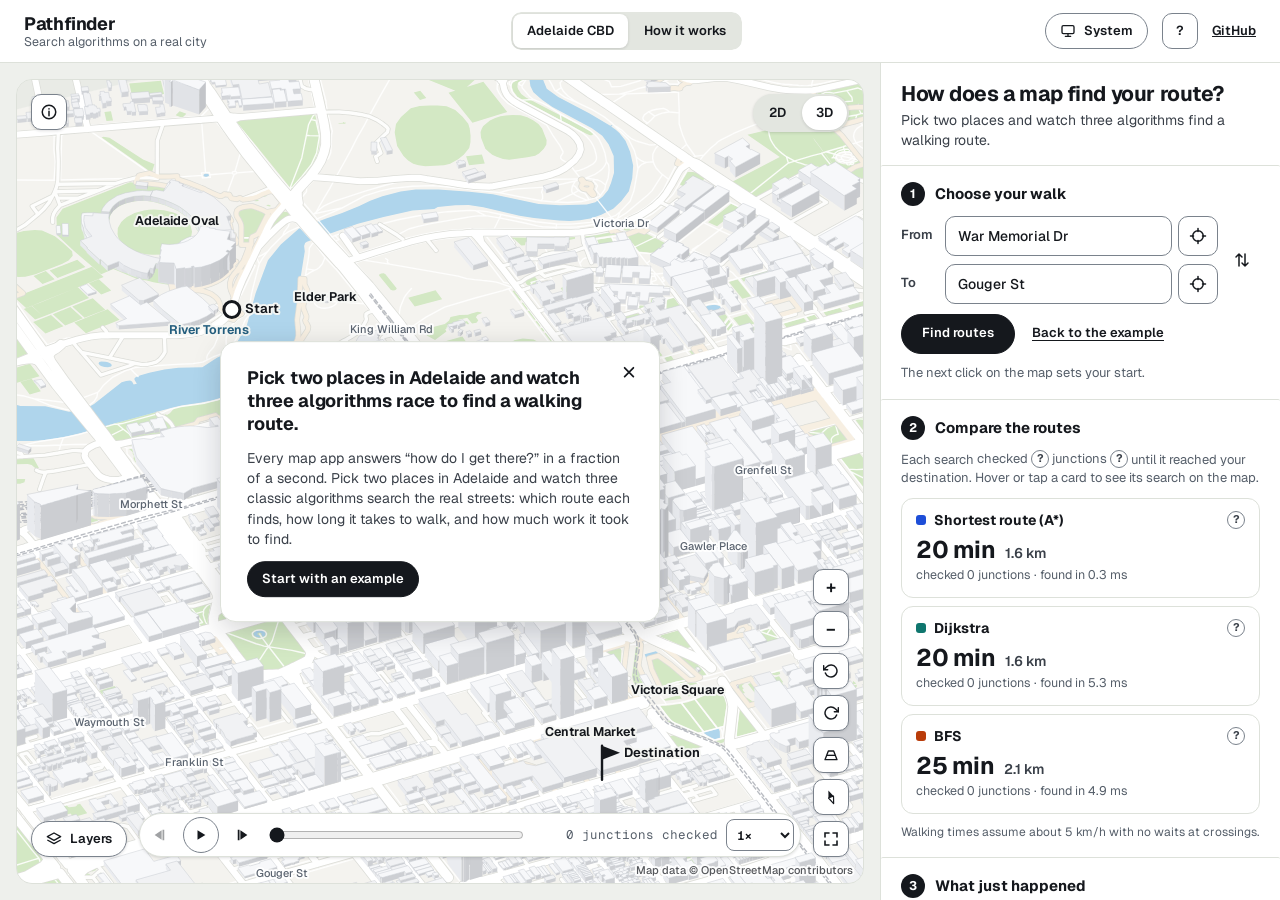
==== commit 7fe2772d: "Map inset and playback speed The map sits 16 px in from the header, the window edges and the panel, " ====
--- a/docs/index.html
+++ b/docs/index.html
@@ -14,7 +14,7 @@
         if (/[#&](view|map|mode|seed)=/.test(location.hash)) location.replace("grid/" + location.hash);
       })();
     </script>
-    <script src="shared/theme.js?v=30"></script>
+    <script src="shared/theme.js?v=31"></script>
     <link rel="preload" href="adelaide/data/adelaide_cbd.json" as="fetch" crossorigin />
     <link rel="preconnect" href="https://fonts.googleapis.com" />
     <link rel="preconnect" href="https://fonts.gstatic.com" crossorigin />
@@ -22,8 +22,8 @@
       rel="stylesheet"
       href="https://fonts.googleapis.com/css2?family=Geist:wght@400;500;600;700&family=Geist+Mono:wght@400;500&display=swap"
     />
-    <link rel="stylesheet" href="shared/theme.css?v=30" />
-    <link rel="stylesheet" href="adelaide/styles.css?v=30" />
+    <link rel="stylesheet" href="shared/theme.css?v=31" />
+    <link rel="stylesheet" href="adelaide/styles.css?v=31" />
   </head>
   <body>
     <header class="top">
@@ -156,6 +156,7 @@
         ></canvas>
         <p class="loading" id="loading" role="status">Loading the map of Adelaide&hellip;</p>
         <p class="pick-chip" id="pickChip" role="status" hidden></p>
+        <p class="now-chip" id="nowChip" role="status" hidden><small id="nowWho"></small><span id="nowWhat"></span></p>
 
         <div class="map-tl">
           <button type="button" class="btn sq map-btn" id="aboutBtn" aria-label="About the map" aria-controls="aboutPanel" title="About the map">
@@ -193,13 +194,26 @@
           </div>
 
           <div class="timeline-bar" id="timeline" role="group" aria-label="Timeline">
-            <button type="button" class="btn sq tl-play" data-state="paused" aria-label="Play">
+            <button type="button" class="btn sq tl-back" aria-label="Step back" title="Step back (Left arrow; with Shift, 10 steps)">
+              <svg width="14" height="14" viewBox="0 0 16 16" aria-hidden="true" fill="currentColor"><path d="M11 2.5v11L3 8zM12 2h2v12h-2z" /></svg>
+            </button>
+            <button type="button" class="btn sq tl-play" data-state="paused" aria-label="Play" title="Play or pause (Space)">
               <svg class="i-play" width="14" height="14" viewBox="0 0 16 16" aria-hidden="true"><path d="M4 2.5v11l9-5.5z" fill="currentColor" /></svg>
               <svg class="i-pause" width="14" height="14" viewBox="0 0 16 16" aria-hidden="true"><path d="M4 2.5h3v11H4zM9 2.5h3v11H9z" fill="currentColor" /></svg>
               <svg class="i-again" width="16" height="16" viewBox="0 0 24 24" aria-hidden="true" fill="none" stroke="currentColor" stroke-width="2.2" stroke-linecap="round" stroke-linejoin="round"><polyline points="1 4 1 10 7 10" /><path d="M3.5 15a9 9 0 1 0 2.1-9.4L1 10" /></svg>
             </button>
-            <input type="range" class="tl-scrub" min="0" max="1" step="1" value="0" aria-label="Search step" />
+            <button type="button" class="btn sq tl-fwd" aria-label="Step forward" title="Step forward (Right arrow; with Shift, 10 steps)">
+              <svg width="14" height="14" viewBox="0 0 16 16" aria-hidden="true" fill="currentColor"><path d="M5 2.5v11L13 8zM2 2h2v12H2z" /></svg>
+            </button>
+            <input type="range" class="tl-scrub" min="0" max="1" step="1" value="0" aria-label="Junctions checked" />
             <span class="tl-label mono"></span>
+            <select class="tl-speed" aria-label="Playback speed" title="Playback speed">
+              <option value="0.25">0.25×</option>
+              <option value="0.5">0.5×</option>
+              <option value="1" selected>1×</option>
+              <option value="2">2×</option>
+              <option value="4">4×</option>
+            </select>
           </div>
 
           <div class="ctl-stack" id="ctl">
@@ -223,14 +237,14 @@
         </div>
       </div>
     </main>
-    <script src="adelaide/graph.js?v=30"></script>
-    <script src="adelaide/palette.js?v=30"></script>
-    <script src="adelaide/text.js?v=30"></script>
-    <script src="shared/timing.js?v=30"></script>
-    <script src="shared/view.js?v=30"></script>
-    <script src="shared/labels.js?v=30"></script>
-    <script src="shared/scroll.js?v=30"></script>
-    <script src="shared/ui.js?v=30"></script>
-    <script src="adelaide/map.js?v=30"></script>
+    <script src="adelaide/graph.js?v=31"></script>
+    <script src="adelaide/palette.js?v=31"></script>
+    <script src="adelaide/text.js?v=31"></script>
+    <script src="shared/timing.js?v=31"></script>
+    <script src="shared/view.js?v=31"></script>
+    <script src="shared/labels.js?v=31"></script>
+    <script src="shared/scroll.js?v=31"></script>
+    <script src="shared/ui.js?v=31"></script>
+    <script src="adelaide/map.js?v=31"></script>
   </body>
 </html>
--- a/docs/shared/theme.css
+++ b/docs/shared/theme.css
@@ -503,9 +503,9 @@
 .timeline-bar {
   display: flex;
   align-items: center;
-  gap: 10px;
+  gap: 8px;
   min-height: 44px;
-  padding: 3px 14px 3px 3px;
+  padding: 3px 6px 3px 3px;
   border: 1px solid var(--line);
   border-radius: 999px;
   background: var(--surface);
@@ -523,10 +523,33 @@
 .tl-play[data-state="done"] .i-again {
   display: block;
 }
+.timeline-bar .tl-back,
+.timeline-bar .tl-fwd {
+  flex: none;
+  width: 32px;
+  min-height: 32px;
+  border-color: transparent;
+  background: transparent;
+}
+.timeline-bar [aria-disabled="true"] {
+  opacity: 0.4;
+  cursor: default;
+}
 .tl-scrub {
   flex: 1 1 auto;
   min-width: 60px;
   accent-color: var(--ink);
+}
+.tl-speed {
+  flex: none;
+  min-height: 32px;
+  padding: 0 6px;
+  border: 1px solid var(--edge);
+  border-radius: 8px;
+  background: var(--surface);
+  font-size: 12.5px;
+  font-weight: 600;
+  font-variant-numeric: tabular-nums;
 }
 .tl-label {
   flex: none;
--- a/docs/adelaide/styles.css
+++ b/docs/adelaide/styles.css
@@ -4,7 +4,9 @@
  *
  * From 1024 px wide the map fills the left of the window and the panel sits
  * on the right, 400 px wide, scrolling on its own; the page itself does not
- * scroll. Narrower, the map sits above the panel.
+ * scroll. Narrower, the map sits above the panel. The map sits 16 px in from
+ * the header, the window edges and the panel, with rounded corners; the
+ * canvas rounds itself, so popovers can still reach past the map's edge.
  */
 .app {
   display: flex;
@@ -18,6 +20,9 @@
   order: 1;
   position: relative;
   height: clamp(420px, 66vw, 760px);
+  margin: 16px;
+  border: 1px solid var(--line);
+  border-radius: 16px;
   background: var(--bg);
 }
 @media (min-width: 1024px) {
@@ -47,6 +52,10 @@
 }
 
 /* ---------- the map ---------- */
+.map canvas,
+.loading {
+  border-radius: 15px; /* inside the 1 px border */
+}
 .map canvas {
   position: absolute;
   inset: 0;
@@ -129,6 +138,31 @@
   font-size: 12px;
   font-weight: 500;
 }
+/* while paused or stepping: the junction being checked and how far it is from the start */
+.now-chip {
+  position: absolute;
+  top: 14px;
+  left: 50%;
+  transform: translateX(-50%);
+  max-width: calc(100% - 200px);
+  display: flex;
+  flex-direction: column;
+  align-items: center;
+  margin: 0;
+  padding: 7px 16px 8px;
+  border: 1px solid var(--line);
+  border-radius: 14px;
+  background: var(--surface);
+  box-shadow: var(--shadow);
+  font-size: 13.5px;
+  font-weight: 600;
+  text-align: center;
+}
+.now-chip small {
+  font-size: 12px;
+  font-weight: 500;
+  color: var(--dim);
+}
 /* Layers, the timeline and the map buttons share the bottom edge; the map credit sits under them. */
 .map-bottom {
   position: absolute;
@@ -186,8 +220,11 @@
 }
 .timeline-bar {
   flex: 1 1 auto;
-  max-width: 620px;
+  max-width: 720px;
   margin: 0 auto;
+}
+.tl-label {
+  min-width: 23ch; /* "7,539 junctions checked" */
 }
 .ctl-stack {
   flex: none;
